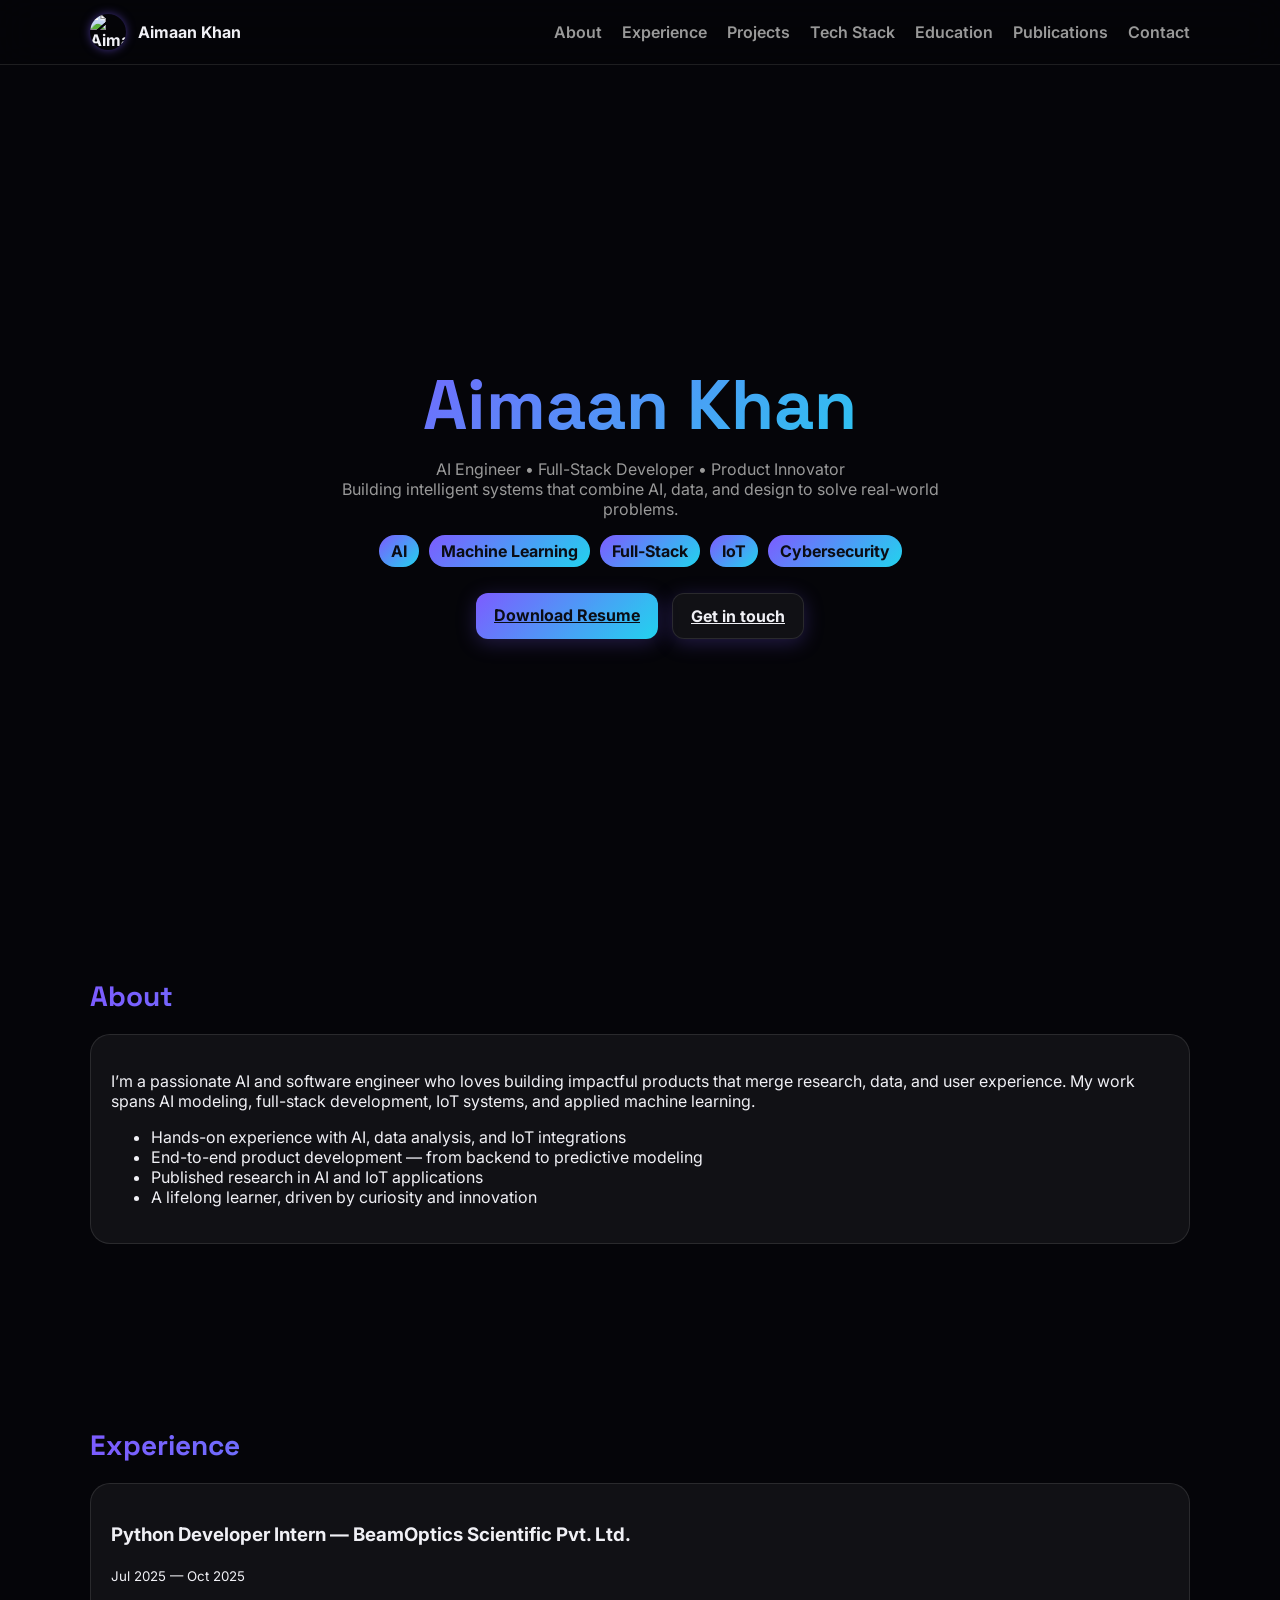
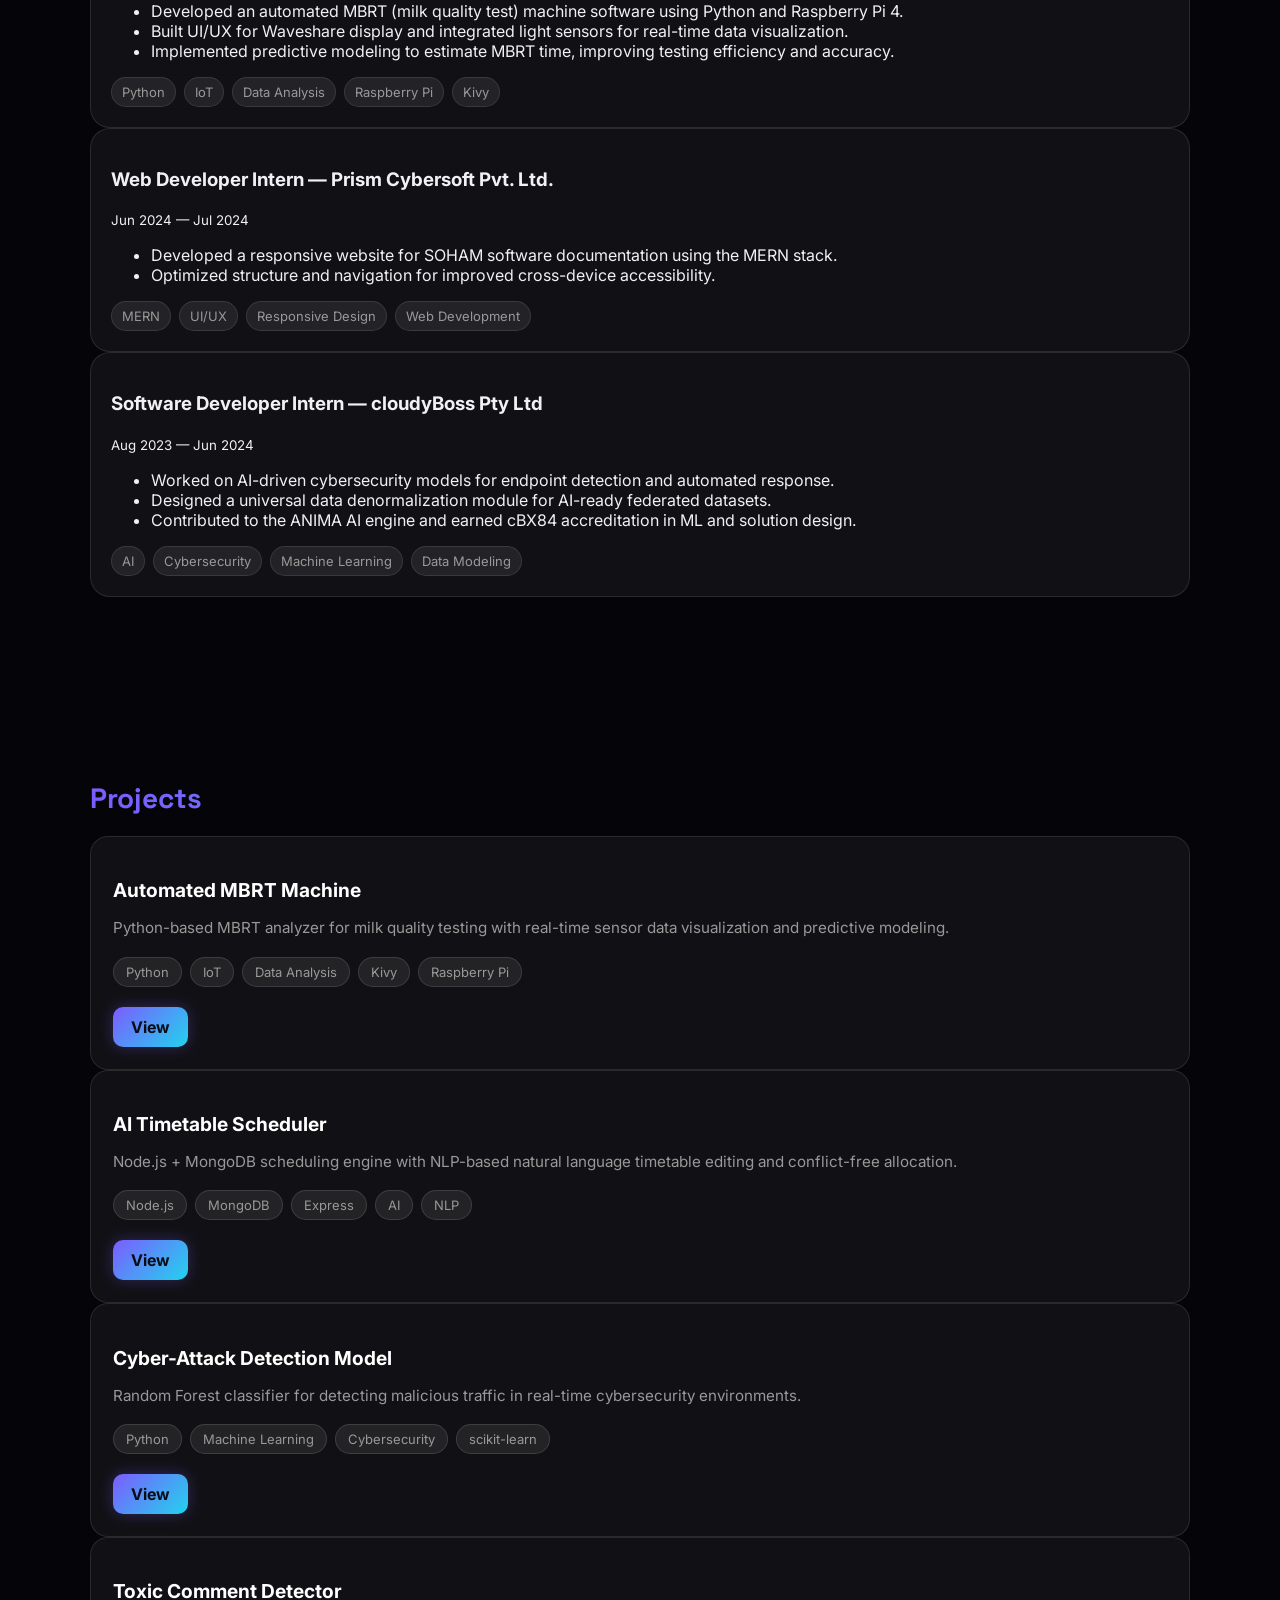
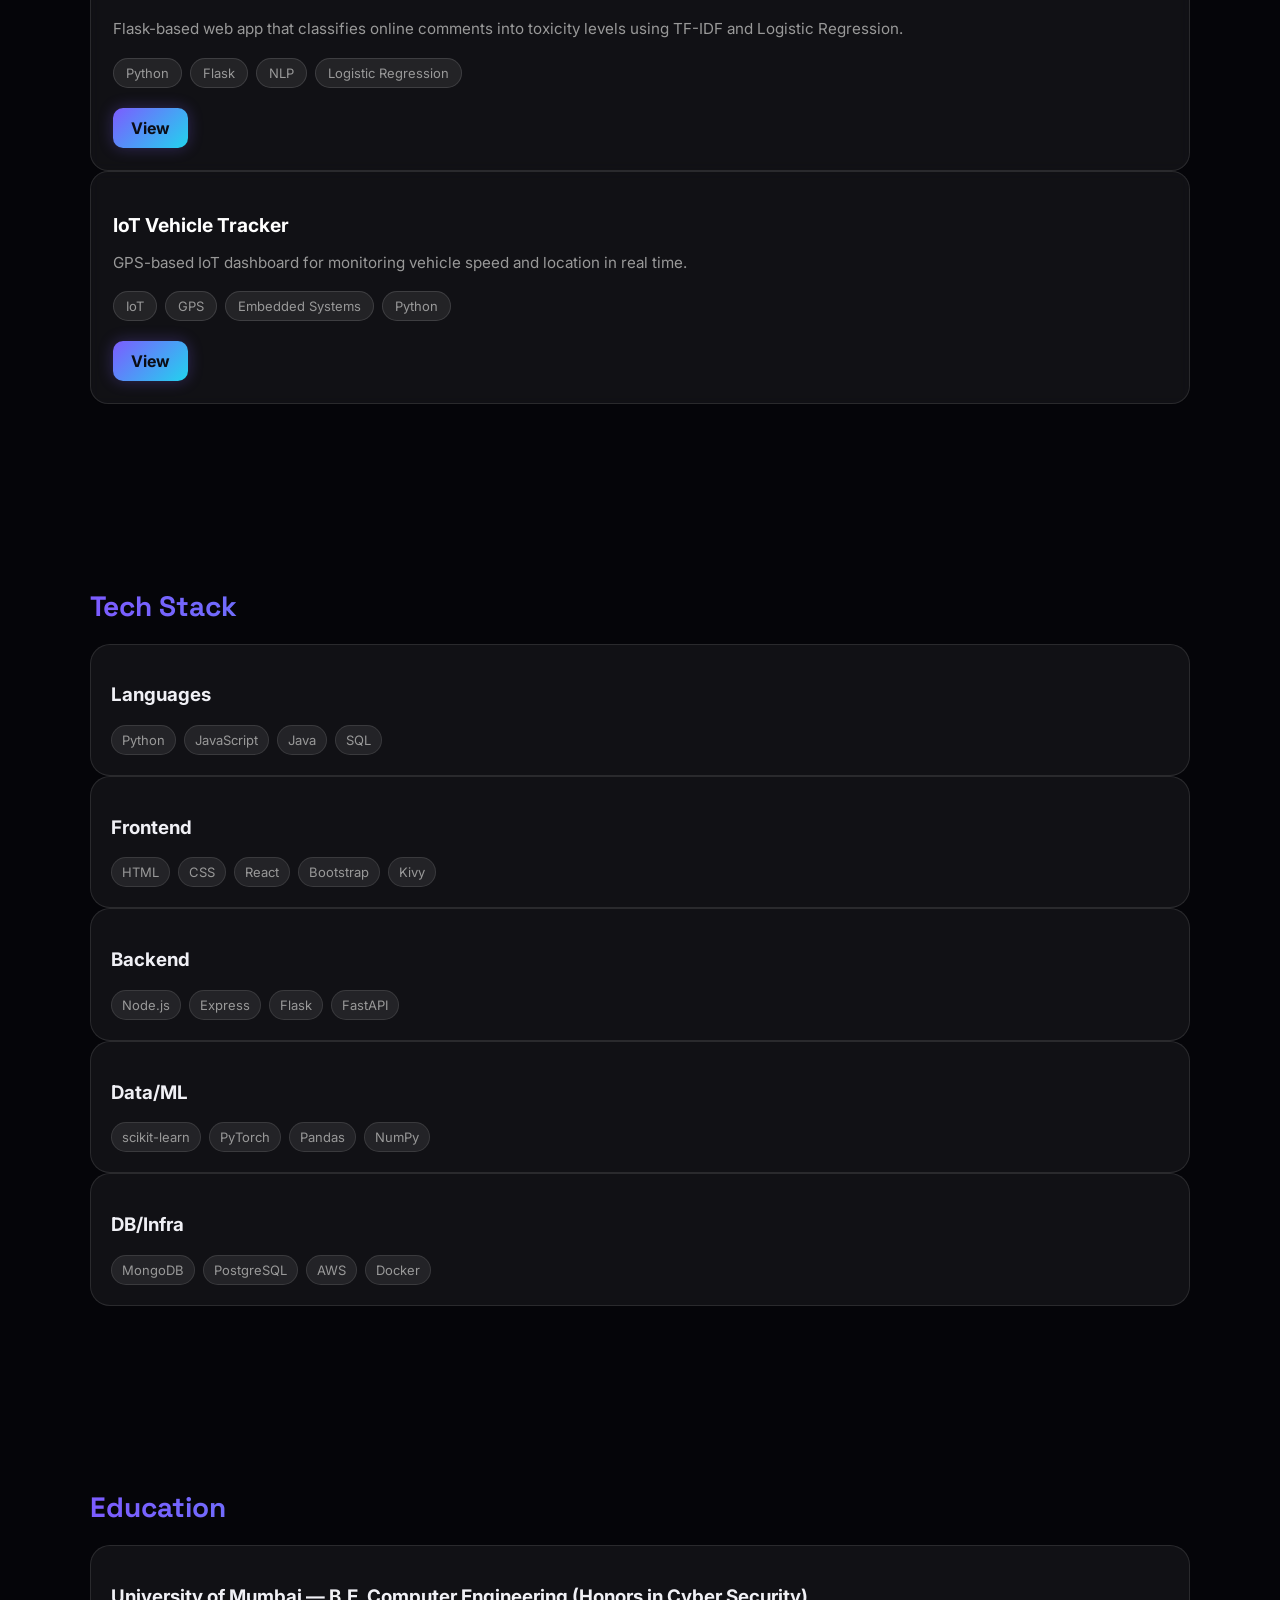
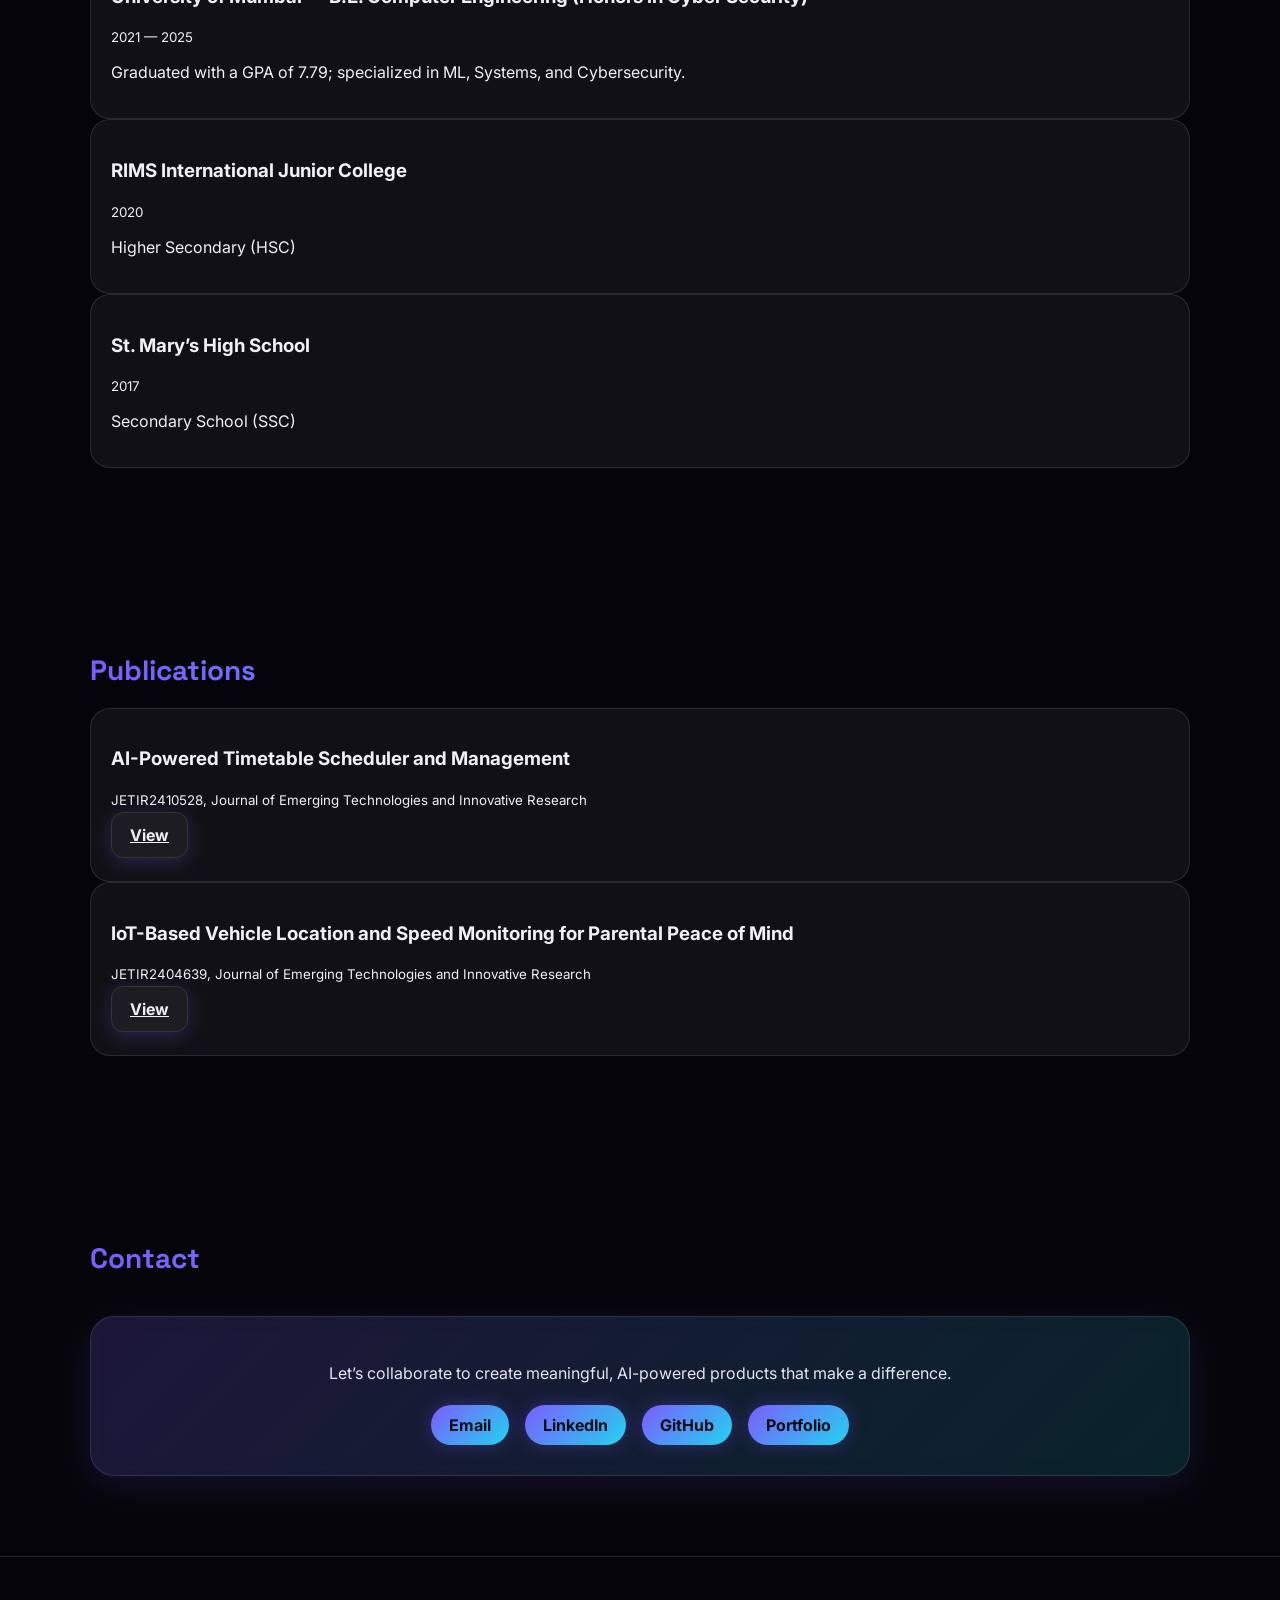
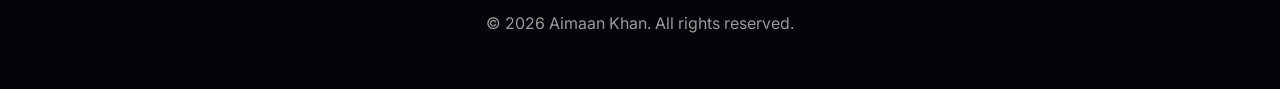
==== index.html @ 1c959e63 "Add files via upload" ====
<!DOCTYPE html>
<html lang="en">
<head>
  <meta charset="utf-8" />
  <meta name="viewport" content="width=device-width,initial-scale=1" />
  <title>Aimaan Khan — Portfolio</title>
  <meta name="description" content="AI Engineer & Full-Stack Developer Portfolio" />

  <!-- Fonts -->
  <link rel="preconnect" href="https://fonts.googleapis.com">
  <link href="https://fonts.googleapis.com/css2?family=Inter:wght@400;600;700;900&family=Space+Grotesk:wght@500;700&display=swap" rel="stylesheet">

  <!-- Styles -->
  <link rel="stylesheet" href="styles.css" />
  <link rel="icon" type="image/png" href="assets/profile.png" />
</head>

<body>
  <!-- ===== Header ===== -->
  <header class="site-header">
    <div class="wrap">
      <a class="brand" href="#">
        <img src="assets/profile.png" alt="Aimaan Khan Logo" class="brand-icon" />
        <span id="brand-name">Aimaan Khan</span>
      </a>
      <nav id="site-nav"><ul id="navList"></ul></nav>
    </div>
  </header>

  <!-- Background FX -->
  <div class="bg-orbs"></div>

  <!-- ===== Dynamic Content ===== -->
  <main id="content">
    <section id="hero" class="hero"></section>
    <div id="app"></div>
  </main>

  <!-- ===== Footer ===== -->
  <footer class="site-footer">
    <div class="wrap">
      <p>© <span id="year"></span> Aimaan Khan. All rights reserved.</p>
    </div>
  </footer>

  <script src="config.js"></script>
  <script src="app.js"></script>
</body>
</html>
---- styles.css ----
:root {
  --bg: #050509;
  --text: #f0f0f5;
  --muted: #999;
  --brand1: #7c5cff;
  --brand2: #22d3ee;
  --radius: 20px;
  --glass: rgba(255,255,255,0.05);
  --border: rgba(255,255,255,0.1);
  --maxw: 1100px;
}

html, body { margin: 0; font-family: 'Inter', sans-serif; background: var(--bg); color: var(--text); scroll-behavior: smooth; }

/* ===== Global Layout ===== */
.wrap { max-width: var(--maxw); margin: 0 auto; padding: 0 20px; }
.section { padding: 80px 0; }

/* ===== Header ===== */
.site-header {
  position: sticky; top: 0; z-index: 20;
  backdrop-filter: blur(20px);
  background: rgba(5,5,9,0.65);
  border-bottom: 1px solid var(--border);
}
.site-header .wrap { display: flex; align-items: center; justify-content: space-between; padding: 14px 0; }
.brand { display: flex; align-items: center; gap: 12px; text-decoration: none; color: var(--text); font-weight: 700; }
.brand-icon { width: 36px; height: 36px; border-radius: 50%; object-fit: cover; box-shadow: 0 0 10px rgba(124,92,255,0.5); }

#site-nav ul { list-style: none; display: flex; gap: 20px; margin: 0; padding: 0; }
#site-nav a { text-decoration: none; color: var(--muted); font-weight: 600; position: relative; }
#site-nav a::after {
  content: ""; position: absolute; left: 0; bottom: -5px; width: 0; height: 2px;
  background: linear-gradient(90deg, var(--brand1), var(--brand2)); transition: width 0.3s ease;
}
#site-nav a:hover::after, #site-nav a.active::after { width: 100%; }
#site-nav a.active { color: var(--text); }

/* ===== Hero ===== */
.hero {
  min-height: 90vh;
  display: grid;
  place-items: center;
  text-align: center;
  position: relative;
}
.hero h1 {
  font-family: 'Space Grotesk', sans-serif;
  font-size: clamp(40px, 6vw, 70px);
  background: linear-gradient(135deg, var(--brand1), var(--brand2));
  -webkit-background-clip: text; -webkit-text-fill-color: transparent;
  margin-bottom: 10px;
}
.hero p { color: var(--muted); max-width: 600px; margin: 0 auto; }
.hero .badges { display: flex; justify-content: center; gap: 10px; margin-top: 16px; flex-wrap: wrap; }
.hero .badge {
  background: linear-gradient(135deg, var(--brand1), var(--brand2));
  color: #0b0d15; font-weight: 700; padding: 6px 12px; border-radius: 999px;
}
.hero .hero-cta { margin-top: 26px; display: flex; justify-content: center; gap: 14px; }
.btn {
  border: none; font-weight: 700; padding: 12px 18px; border-radius: 12px;
  cursor: pointer; transition: all 0.3s ease; box-shadow: 0 4px 20px rgba(124,92,255,0.25);
}
.btn-primary { background: linear-gradient(135deg, var(--brand1), var(--brand2)); color: #0b0d15; }
.btn-ghost { background: var(--glass); color: var(--text); border: 1px solid var(--border); }
.btn:hover { transform: translateY(-2px); }

/* ===== Cards ===== */
.section-title {
  font-family: 'Space Grotesk', sans-serif;
  font-weight: 700; font-size: 28px;
  margin-bottom: 20px;
  background: linear-gradient(90deg, var(--brand1), var(--brand2));
  -webkit-background-clip: text; -webkit-text-fill-color: transparent;
}
.grid {
  display: grid; gap: 24px;
  grid-template-columns: repeat(auto-fit, minmax(280px, 1fr));
}
.card {
  background: var(--glass); border: 1px solid var(--border);
  border-radius: var(--radius); padding: 20px;
  transition: all 0.4s ease; position: relative; overflow: hidden;
}
.card::before {
  content: ""; position: absolute; inset: 0;
  background: linear-gradient(135deg, var(--brand1), var(--brand2));
  opacity: 0; transition: opacity 0.5s ease; z-index: -1;
}
.card:hover::before { opacity: 0.12; }
.card:hover { transform: translateY(-5px); box-shadow: 0 10px 30px rgba(124,92,255,0.2); }

.tag-row { margin-top: 10px; display: flex; flex-wrap: wrap; gap: 8px; }
.tag {
  background: rgba(255,255,255,0.08);
  border: 1px solid var(--border);
  padding: 6px 10px; border-radius: 999px; font-size: 13px; color: var(--muted);
}
.tag:hover {
  background: linear-gradient(135deg, var(--brand1), var(--brand2));
  color: #0b0d15;
}

/* ===== Background Orbs ===== */
.bg-orbs {
  position: fixed; inset: 0; z-index: -1; overflow: hidden;
}
.bg-orbs::before, .bg-orbs::after {
  content: ""; position: absolute; width: 700px; height: 700px; border-radius: 50%;
  filter: blur(180px); opacity: 0.3;
}
.bg-orbs::before {
  background: radial-gradient(circle, var(--brand1), transparent 70%);
  top: -200px; left: -150px;
  animation: float1 12s ease-in-out infinite alternate;
}
.bg-orbs::after {
  background: radial-gradient(circle, var(--brand2), transparent 70%);
  bottom: -200px; right: -150px;
  animation: float2 14s ease-in-out infinite alternate;
}
@keyframes float1 { from { transform: translate(0, 0); } to { transform: translate(80px, 60px); } }
@keyframes float2 { from { transform: translate(0, 0); } to { transform: translate(-60px, -80px); } }

/* ===== Footer ===== */
.site-footer { text-align: center; padding: 40px 0; color: var(--muted); border-top: 1px solid var(--border); }

/* Reveal Animation */
.reveal { opacity: 0; transform: translateY(20px); transition: all 0.8s ease; }
.reveal.in { opacity: 1; transform: translateY(0); }

/* === PROJECTS SECTION UPGRADE === */
.projects-grid {
  display: grid;
  grid-template-columns: repeat(auto-fit, minmax(300px, 1fr));
  gap: 28px;
  margin-top: 30px;
}

.project-card {
  background: rgba(255,255,255,0.05);
  border: 1px solid rgba(255,255,255,0.1);
  border-radius: 18px;
  padding: 22px;
  transition: all 0.4s ease;
  position: relative;
  overflow: hidden;
  backdrop-filter: blur(6px);
}
.project-card:hover {
  transform: translateY(-6px) scale(1.02);
  border-color: rgba(124,92,255,0.6);
  box-shadow: 0 0 30px rgba(124,92,255,0.25);
}
.project-card h3 {
  font-size: 1.2rem;
  margin-bottom: 10px;
  color: #fff;
}
.project-card p {
  color: var(--muted);
  line-height: 1.4;
  font-size: 0.95rem;
  margin-bottom: 18px;
}

.project-tags {
  display: flex;
  flex-wrap: wrap;
  gap: 8px;
  margin-bottom: 20px;
}
.project-tag {
  background: rgba(255,255,255,0.08);
  border: 1px solid rgba(255,255,255,0.12);
  border-radius: 999px;
  padding: 6px 12px;
  font-size: 13px;
  color: var(--muted);
  transition: all 0.3s ease;
}
.project-tag:hover {
  background: linear-gradient(135deg, var(--brand1), var(--brand2));
  color: #0b0d15;
}

.project-btn {
  display: inline-block;
  font-weight: 700;
  background: linear-gradient(135deg, var(--brand1), var(--brand2));
  color: #0b0d15;
  border-radius: 10px;
  padding: 10px 18px;
  text-decoration: none;
  transition: all 0.3s ease;
  box-shadow: 0 0 15px rgba(124,92,255,0.3);
}
.project-btn:hover {
  transform: translateY(-2px);
  box-shadow: 0 0 25px rgba(124,92,255,0.5);
}

/* === CONTACT SECTION UPGRADE === */
.contact-panel {
  background: linear-gradient(135deg, rgba(124,92,255,0.2), rgba(34,211,238,0.15));
  border: 1px solid rgba(255,255,255,0.1);
  border-radius: 24px;
  padding: 30px 20px;
  text-align: center;
  backdrop-filter: blur(12px);
  box-shadow: 0 10px 40px rgba(124,92,255,0.15);
  margin-top: 40px;
}
.contact-panel p {
  color: #e5e5f1;
  font-size: 1rem;
  margin-bottom: 22px;
}
.contact-links {
  display: flex;
  flex-wrap: wrap;
  justify-content: center;
  gap: 16px;
}
.contact-link {
  text-decoration: none;
  color: #0b0d15;
  font-weight: 700;
  background: linear-gradient(135deg, var(--brand1), var(--brand2));
  border-radius: 999px;
  padding: 10px 18px;
  transition: all 0.3s ease;
  box-shadow: 0 0 18px rgba(124,92,255,0.3);
}
.contact-link:hover {
  transform: translateY(-3px);
  box-shadow: 0 0 28px rgba(124,92,255,0.6);
}

/* === Subtle Floating Animation === */
@keyframes glowPulse {
  0% { box-shadow: 0 0 15px rgba(124,92,255,0.3); }
  50% { box-shadow: 0 0 25px rgba(124,92,255,0.5); }
  100% { box-shadow: 0 0 15px rgba(124,92,255,0.3); }
}
.project-btn:hover, .contact-link:hover {
  animation: glowPulse 1.8s infinite ease-in-out;
}
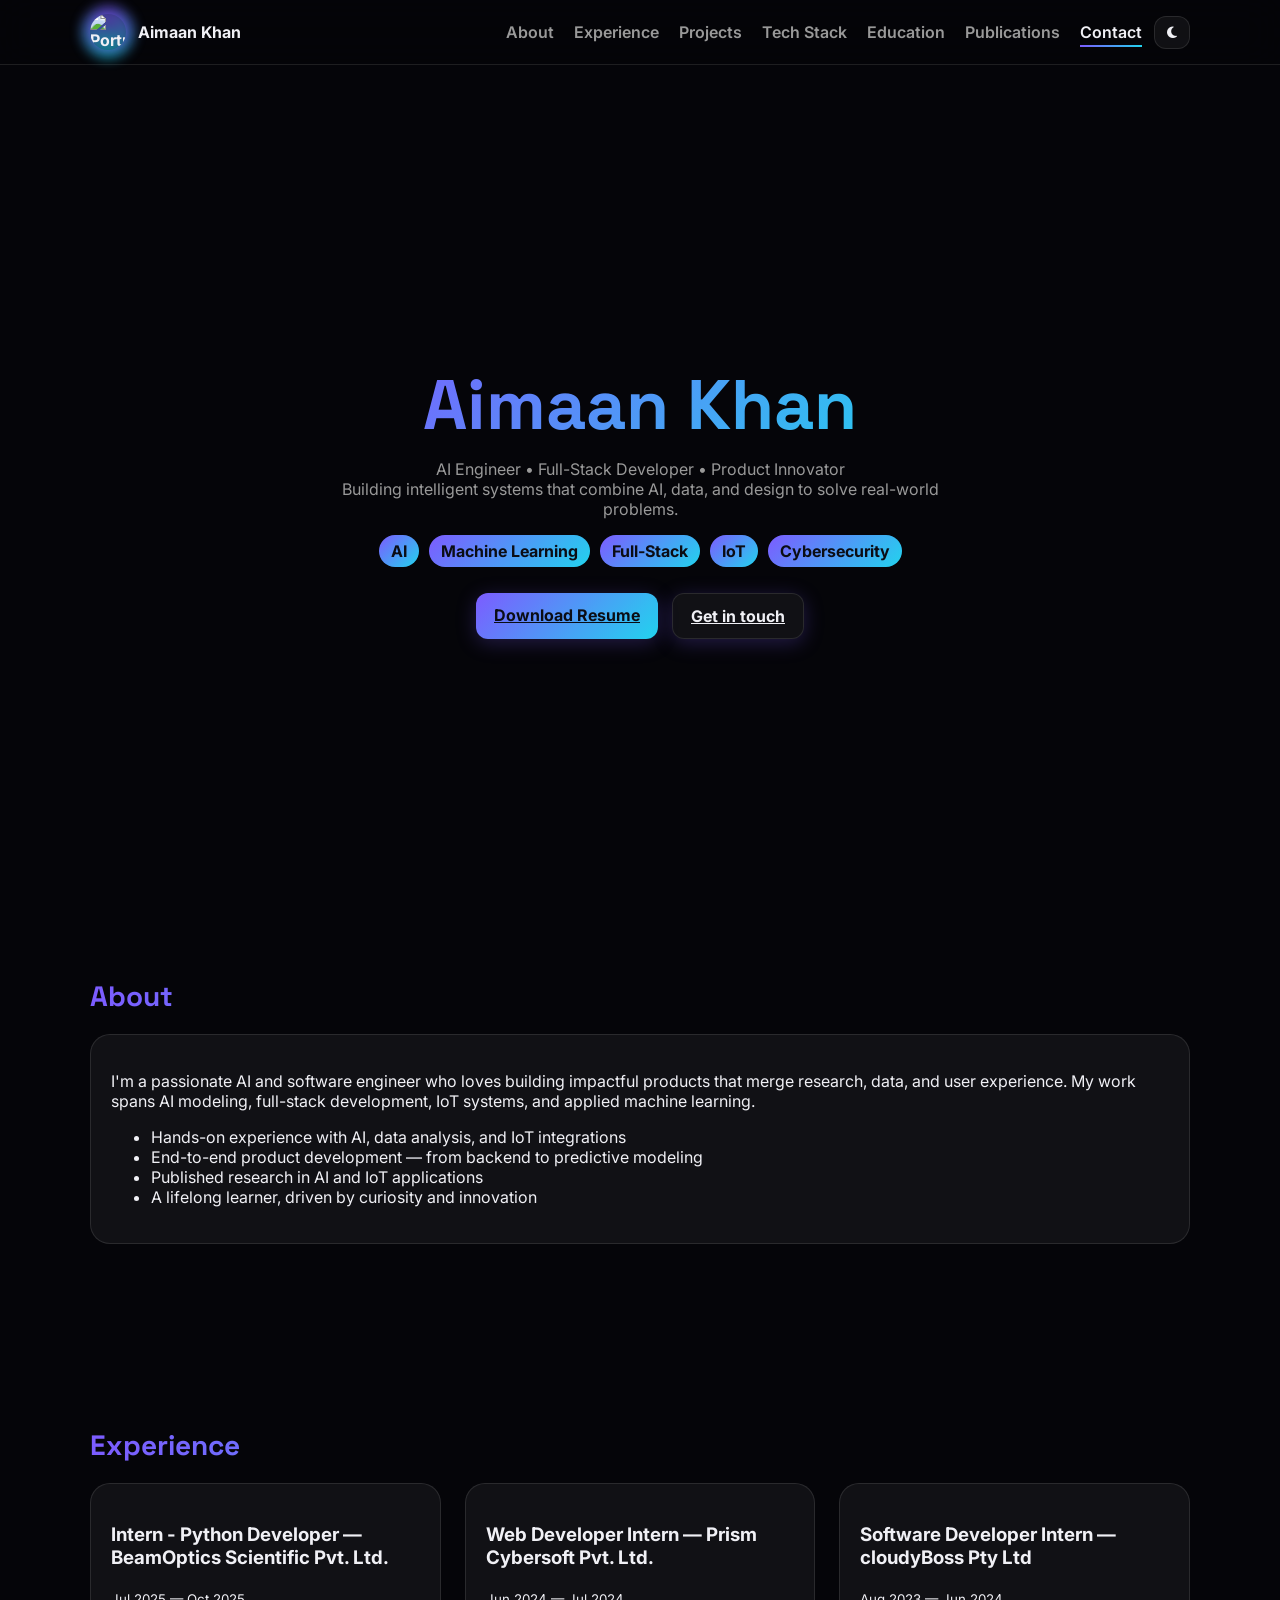
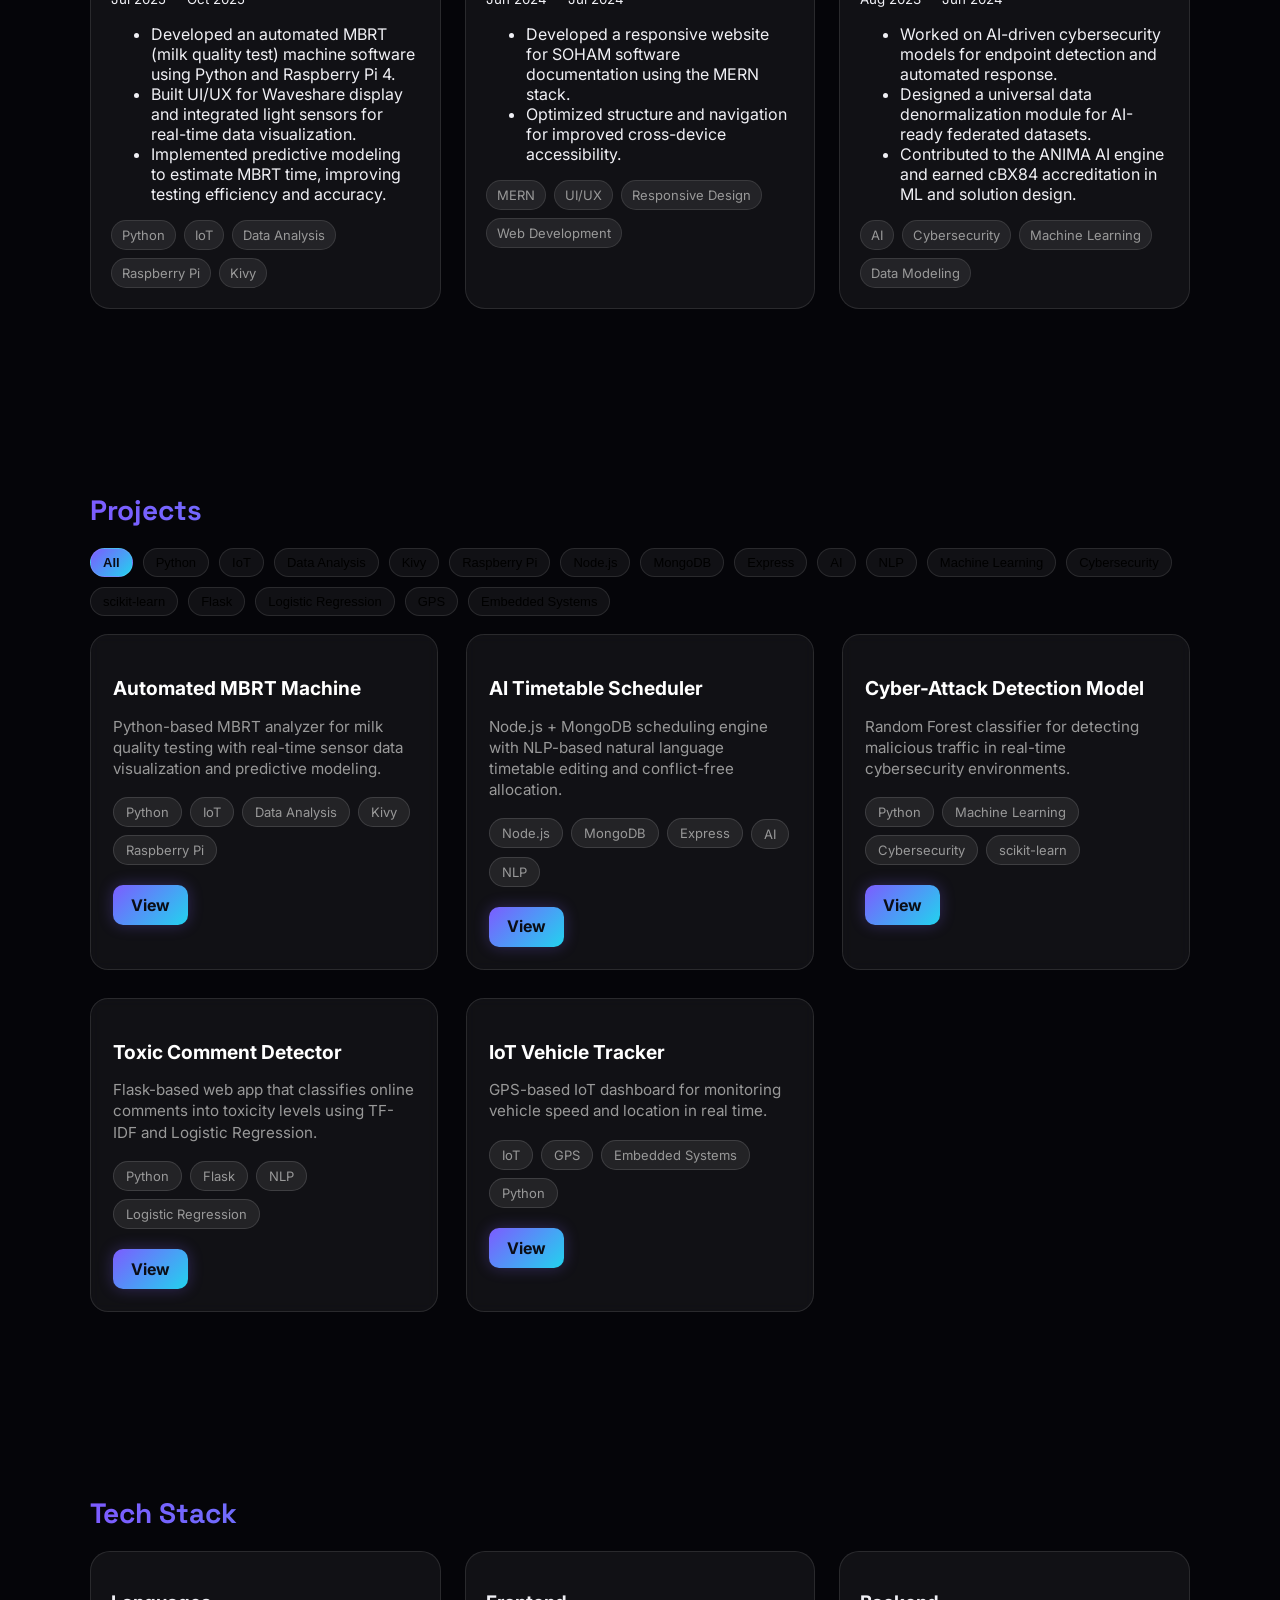
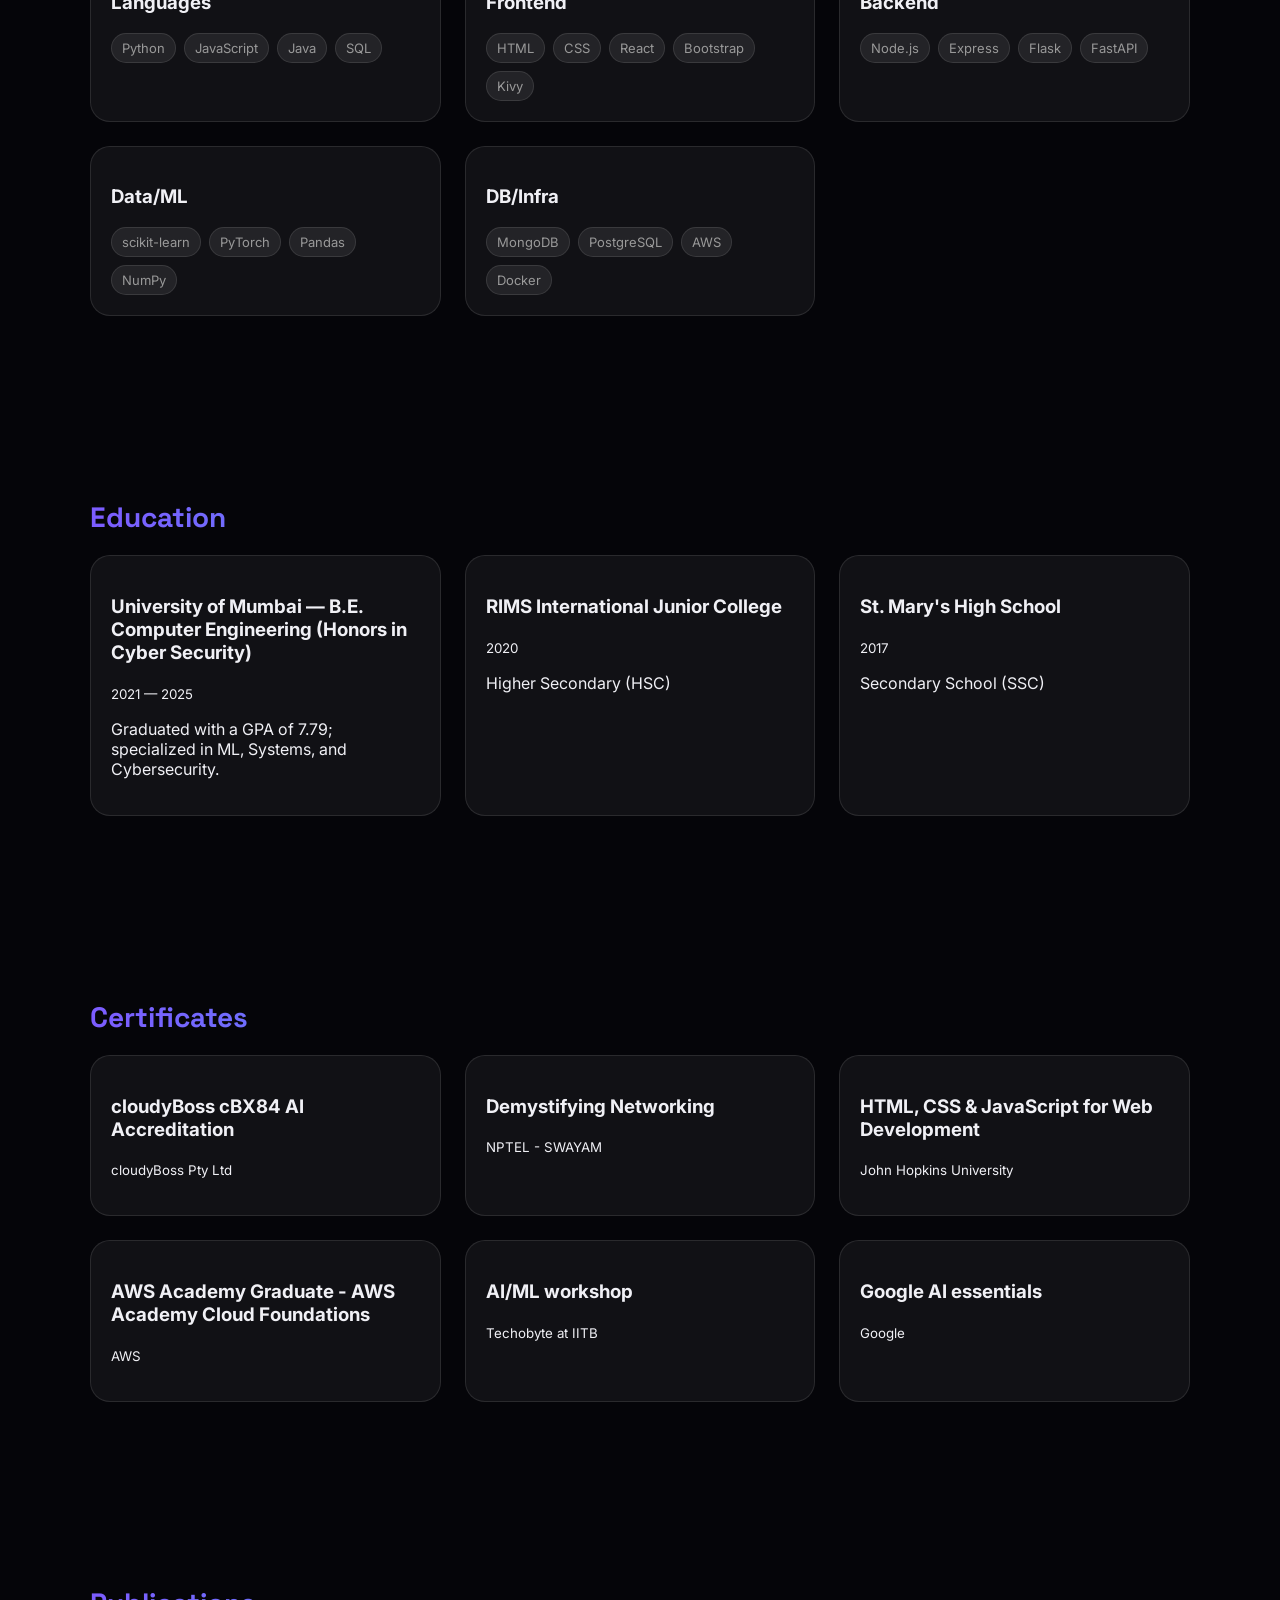
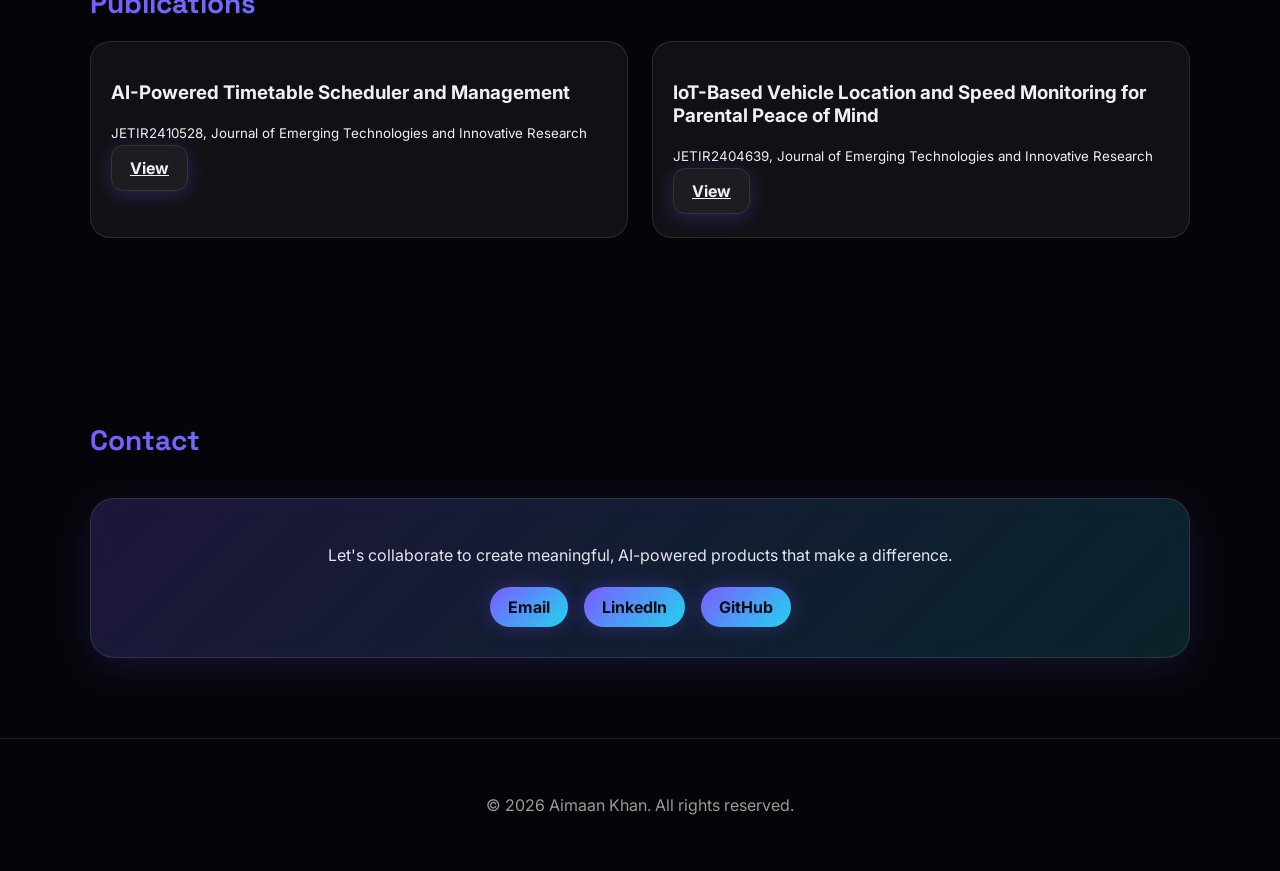
==== commit fd86b59d: "update" ====
--- a/index.html
+++ b/index.html
@@ -1,14 +1,31 @@
 <!DOCTYPE html>
-<html lang="en">
+<html lang="en" data-theme="dark">
 <head>
   <meta charset="utf-8" />
   <meta name="viewport" content="width=device-width,initial-scale=1" />
   <title>Aimaan Khan — Portfolio</title>
   <meta name="description" content="AI Engineer & Full-Stack Developer Portfolio" />
+  <!-- NEW: SEO -->
+  <meta name="keywords" content="Aimaan Khan, AI Engineer, Full-Stack Developer, Portfolio, ML, IoT" />
+  <meta name="author" content="Aimaan Khan" />
+  <!-- NEW: Open Graph -->
+  <meta property="og:type" content="website" />
+  <meta property="og:title" content="Aimaan Khan — AI Engineer & Full-Stack Developer" />
+  <meta property="og:description" content="Building intelligent systems that combine AI, data, and design." />
+  <meta property="og:image" content="assets/profile.png" />
+  <meta property="og:url" content="https://aimk937.github.io/Portfolio1.1" />
+  <!-- NEW: Twitter -->
+  <meta name="twitter:card" content="summary" />
+  <meta name="twitter:title" content="Aimaan Khan — AI Engineer & Full-Stack Developer" />
+  <meta name="twitter:description" content="Building intelligent systems that combine AI, data, and design." />
+  <meta name="twitter:image" content="assets/profile.png" />
+  <meta name="theme-color" content="#050509" />
 
   <!-- Fonts -->
   <link rel="preconnect" href="https://fonts.googleapis.com">
   <link href="https://fonts.googleapis.com/css2?family=Inter:wght@400;600;700;900&family=Space+Grotesk:wght@500;700&display=swap" rel="stylesheet">
+  <!-- Icons (optional for tech tags) -->
+  <link rel="stylesheet" href="https://cdnjs.cloudflare.com/ajax/libs/font-awesome/6.5.0/css/all.min.css">
 
   <!-- Styles -->
   <link rel="stylesheet" href="styles.css" />
@@ -17,18 +34,39 @@
 
 <body>
   <!-- ===== Header ===== -->
-  <header class="site-header">
+  <header class="site-header" role="banner">
     <div class="wrap">
-      <a class="brand" href="#">
-        <img src="assets/profile.png" alt="Aimaan Khan Logo" class="brand-icon" />
+      <a class="brand" href="#" aria-label="Home">
+        <span class="brand-avatar">
+          <img src="assets/profile.png" alt="Portrait of Aimaan Khan" class="brand-icon" />
+          <span class="avatar-ring" aria-hidden="true"></span>
+        </span>
         <span id="brand-name">Aimaan Khan</span>
       </a>
-      <nav id="site-nav"><ul id="navList"></ul></nav>
+
+      <nav id="site-nav" aria-label="Primary">
+        <ul id="navList"></ul>
+      </nav>
+
+      <!-- NEW: Theme Toggle -->
+      <button id="themeToggle" class="theme-toggle" aria-label="Toggle color theme" title="Toggle theme">
+        <i class="fa-solid fa-moon"></i>
+      </button>
+
+      <!-- NEW: Mobile Menu Toggle -->
+      <button id="menuToggle" class="menu-toggle" aria-label="Open menu" aria-controls="mobileNav" aria-expanded="false">
+        <span class="bar"></span><span class="bar"></span><span class="bar"></span>
+      </button>
     </div>
+
+    <!-- NEW: Mobile Nav container -->
+    <nav id="mobileNav" class="mobile-nav" aria-label="Mobile">
+      <ul id="mobileNavList"></ul>
+    </nav>
   </header>
 
   <!-- Background FX -->
-  <div class="bg-orbs"></div>
+  <div class="bg-orbs" aria-hidden="true"></div>
 
   <!-- ===== Dynamic Content ===== -->
   <main id="content">
@@ -37,13 +75,16 @@
   </main>
 
   <!-- ===== Footer ===== -->
-  <footer class="site-footer">
+  <footer class="site-footer" role="contentinfo">
     <div class="wrap">
       <p>© <span id="year"></span> Aimaan Khan. All rights reserved.</p>
     </div>
   </footer>
 
-  <script src="config.js"></script>
-  <script src="app.js"></script>
+  <noscript>This site requires JavaScript to render sections.</noscript>
+
+  <!-- Scripts (deferred for performance) -->
+  <script src="config.js" defer></script>
+  <script src="app.js" defer></script>
 </body>
 </html>
--- a/styles.css
+++ b/styles.css
@@ -10,22 +10,54 @@
   --maxw: 1100px;
 }
 
+/* THEME: Light overrides */
+html[data-theme="light"] {
+  --bg: #ffffff;
+  --text: #0c0c16;
+  --muted: #555;
+  --glass: rgba(0,0,0,0.04);
+  --border: rgba(0,0,0,0.12);
+}
+
 html, body { margin: 0; font-family: 'Inter', sans-serif; background: var(--bg); color: var(--text); scroll-behavior: smooth; }
 
 /* ===== Global Layout ===== */
 .wrap { max-width: var(--maxw); margin: 0 auto; padding: 0 20px; }
 .section { padding: 80px 0; }
 
+/* ACCESSIBILITY: Focus styles */
+:where(a, button, [role="button"], .btn):focus-visible {
+  outline: 3px solid var(--brand2);
+  outline-offset: 3px;
+  border-radius: 12px;
+}
+
 /* ===== Header ===== */
 .site-header {
-  position: sticky; top: 0; z-index: 20;
+  position: sticky; top: 0; z-index: 50;
   backdrop-filter: blur(20px);
   background: rgba(5,5,9,0.65);
   border-bottom: 1px solid var(--border);
 }
-.site-header .wrap { display: flex; align-items: center; justify-content: space-between; padding: 14px 0; }
-.brand { display: flex; align-items: center; gap: 12px; text-decoration: none; color: var(--text); font-weight: 700; }
+html[data-theme="light"] .site-header { background: rgba(255,255,255,0.8); }
+
+.site-header .wrap {
+  display: grid;
+  grid-template-columns: 1fr auto auto;
+  align-items: center; gap: 12px;
+  padding: 14px 0;
+}
+.brand { display: inline-flex; align-items: center; gap: 12px; text-decoration: none; color: var(--text); font-weight: 700; }
+
+/* Avatar + ring */
+.brand-avatar { position: relative; display: inline-grid; place-items: center; }
 .brand-icon { width: 36px; height: 36px; border-radius: 50%; object-fit: cover; box-shadow: 0 0 10px rgba(124,92,255,0.5); }
+.avatar-ring {
+  position: absolute; width: 54px; height: 54px; border-radius: 999px;
+  background: conic-gradient(from 0deg, var(--brand1), var(--brand2), var(--brand1));
+  filter: blur(6px); opacity: 0.6; z-index: -1; animation: ringSpin 8s linear infinite;
+}
+@keyframes ringSpin { to { transform: rotate(360deg); } }
 
 #site-nav ul { list-style: none; display: flex; gap: 20px; margin: 0; padding: 0; }
 #site-nav a { text-decoration: none; color: var(--muted); font-weight: 600; position: relative; }
@@ -36,14 +68,43 @@
 #site-nav a:hover::after, #site-nav a.active::after { width: 100%; }
 #site-nav a.active { color: var(--text); }
 
+/* Theme toggle */
+.theme-toggle {
+  border: 1px solid var(--border);
+  background: var(--glass);
+  color: var(--text);
+  border-radius: 12px;
+  padding: 8px 12px;
+  cursor: pointer;
+}
+
+/* Mobile menu button */
+.menu-toggle {
+  display: none;
+  border: 1px solid var(--border);
+  background: var(--glass);
+  border-radius: 12px;
+  padding: 8px; width: 44px; height: 40px;
+}
+.menu-toggle .bar { display:block; width: 22px; height: 2px; background: var(--text); margin: 5px auto; border-radius: 2px; }
+
+.mobile-nav {
+  display: none;
+  position: absolute; left: 0; right: 0; top: 64px;
+  background: var(--bg);
+  border-bottom: 1px solid var(--border);
+  padding: 10px 0;
+}
+.mobile-nav.open { display: block; }
+.mobile-nav ul { list-style: none; margin: 0; padding: 10px 20px; display: grid; gap: 10px; }
+.mobile-nav a { color: var(--text); text-decoration: none; font-weight: 600; }
+
 /* ===== Hero ===== */
 .hero {
   min-height: 90vh;
-  display: grid;
-  place-items: center;
-  text-align: center;
-  position: relative;
-}
+  display: grid; place-items: center; text-align: center; position: relative;
+}
+@media (max-width: 640px) { .hero { min-height: 70vh; } }
 .hero h1 {
   font-family: 'Space Grotesk', sans-serif;
   font-size: clamp(40px, 6vw, 70px);
@@ -56,8 +117,12 @@
 .hero .badge {
   background: linear-gradient(135deg, var(--brand1), var(--brand2));
   color: #0b0d15; font-weight: 700; padding: 6px 12px; border-radius: 999px;
-}
-.hero .hero-cta { margin-top: 26px; display: flex; justify-content: center; gap: 14px; }
+  animation: floatBadge 4s ease-in-out infinite;
+}
+@keyframes floatBadge {
+  0% { transform: translateY(0); } 50% { transform: translateY(-3px); } 100% { transform: translateY(0); }
+}
+.hero .hero-cta { margin-top: 26px; display: flex; justify-content: center; gap: 14px; flex-wrap: wrap; }
 .btn {
   border: none; font-weight: 700; padding: 12px 18px; border-radius: 12px;
   cursor: pointer; transition: all 0.3s ease; box-shadow: 0 4px 20px rgba(124,92,255,0.25);
@@ -66,7 +131,7 @@
 .btn-ghost { background: var(--glass); color: var(--text); border: 1px solid var(--border); }
 .btn:hover { transform: translateY(-2px); }
 
-/* ===== Cards ===== */
+/* ===== Cards & Grid ===== */
 .section-title {
   font-family: 'Space Grotesk', sans-serif;
   font-weight: 700; font-size: 28px;
@@ -131,11 +196,26 @@
 .reveal.in { opacity: 1; transform: translateY(0); }
 
 /* === PROJECTS SECTION UPGRADE === */
+.projects-controls {
+  display: flex; flex-wrap: wrap; gap: 10px; margin: 12px 0 18px 0;
+}
+.filter-chip {
+  border: 1px solid var(--border);
+  background: var(--glass);
+  padding: 6px 12px;
+  border-radius: 999px;
+  font-size: 13px; cursor: pointer;
+}
+.filter-chip.active {
+  background: linear-gradient(135deg, var(--brand1), var(--brand2));
+  color: #0b0d15; font-weight: 800;
+}
+
 .projects-grid {
   display: grid;
   grid-template-columns: repeat(auto-fit, minmax(300px, 1fr));
   gap: 28px;
-  margin-top: 30px;
+  margin-top: 10px;
 }
 
 .project-card {
@@ -148,36 +228,21 @@
   overflow: hidden;
   backdrop-filter: blur(6px);
 }
+html[data-theme="light"] .project-card { background: rgba(0,0,0,0.03); border-color: rgba(0,0,0,0.12); }
 .project-card:hover {
   transform: translateY(-6px) scale(1.02);
   border-color: rgba(124,92,255,0.6);
   box-shadow: 0 0 30px rgba(124,92,255,0.25);
 }
-.project-card h3 {
-  font-size: 1.2rem;
-  margin-bottom: 10px;
-  color: #fff;
-}
-.project-card p {
-  color: var(--muted);
-  line-height: 1.4;
-  font-size: 0.95rem;
-  margin-bottom: 18px;
-}
-
-.project-tags {
-  display: flex;
-  flex-wrap: wrap;
-  gap: 8px;
-  margin-bottom: 20px;
-}
+.project-card h3 { font-size: 1.2rem; margin-bottom: 10px; color: #fff; }
+html[data-theme="light"] .project-card h3 { color: #0c0c16; }
+.project-card p { color: var(--muted); line-height: 1.4; font-size: 0.95rem; margin-bottom: 18px; }
+
+.project-tags { display: flex; flex-wrap: wrap; gap: 8px; margin-bottom: 20px; }
 .project-tag {
   background: rgba(255,255,255,0.08);
   border: 1px solid rgba(255,255,255,0.12);
-  border-radius: 999px;
-  padding: 6px 12px;
-  font-size: 13px;
-  color: var(--muted);
+  border-radius: 999px; padding: 6px 12px; font-size: 13px; color: var(--muted);
   transition: all 0.3s ease;
 }
 .project-tag:hover {
@@ -186,64 +251,32 @@
 }
 
 .project-btn {
-  display: inline-block;
-  font-weight: 700;
-  background: linear-gradient(135deg, var(--brand1), var(--brand2));
-  color: #0b0d15;
-  border-radius: 10px;
-  padding: 10px 18px;
-  text-decoration: none;
-  transition: all 0.3s ease;
-  box-shadow: 0 0 15px rgba(124,92,255,0.3);
-}
-.project-btn:hover {
-  transform: translateY(-2px);
-  box-shadow: 0 0 25px rgba(124,92,255,0.5);
-}
+  display: inline-block; font-weight: 700;
+  background: linear-gradient(135deg, var(--brand1), var(--brand2));
+  color: #0b0d15; border-radius: 10px; padding: 10px 18px; text-decoration: none;
+  transition: all 0.3s ease; box-shadow: 0 0 15px rgba(124,92,255,0.3);
+}
+.project-btn:hover { transform: translateY(-2px); box-shadow: 0 0 25px rgba(124,92,255,0.5); }
 
 /* === CONTACT SECTION UPGRADE === */
 .contact-panel {
   background: linear-gradient(135deg, rgba(124,92,255,0.2), rgba(34,211,238,0.15));
   border: 1px solid rgba(255,255,255,0.1);
-  border-radius: 24px;
-  padding: 30px 20px;
-  text-align: center;
-  backdrop-filter: blur(12px);
-  box-shadow: 0 10px 40px rgba(124,92,255,0.15);
-  margin-top: 40px;
-}
-.contact-panel p {
-  color: #e5e5f1;
-  font-size: 1rem;
-  margin-bottom: 22px;
-}
-.contact-links {
-  display: flex;
-  flex-wrap: wrap;
-  justify-content: center;
-  gap: 16px;
-}
+  border-radius: 24px; padding: 30px 20px; text-align: center;
+  backdrop-filter: blur(12px); box-shadow: 0 10px 40px rgba(124,92,255,0.15); margin-top: 40px;
+}
+.contact-panel p { color: #e5e5f1; font-size: 1rem; margin-bottom: 22px; }
+html[data-theme="light"] .contact-panel p { color: #0c0c16; }
+.contact-links { display: flex; flex-wrap: wrap; justify-content: center; gap: 16px; }
 .contact-link {
-  text-decoration: none;
-  color: #0b0d15;
-  font-weight: 700;
-  background: linear-gradient(135deg, var(--brand1), var(--brand2));
-  border-radius: 999px;
-  padding: 10px 18px;
-  transition: all 0.3s ease;
-  box-shadow: 0 0 18px rgba(124,92,255,0.3);
-}
-.contact-link:hover {
-  transform: translateY(-3px);
-  box-shadow: 0 0 28px rgba(124,92,255,0.6);
-}
-
-/* === Subtle Floating Animation === */
-@keyframes glowPulse {
-  0% { box-shadow: 0 0 15px rgba(124,92,255,0.3); }
-  50% { box-shadow: 0 0 25px rgba(124,92,255,0.5); }
-  100% { box-shadow: 0 0 15px rgba(124,92,255,0.3); }
-}
-.project-btn:hover, .contact-link:hover {
-  animation: glowPulse 1.8s infinite ease-in-out;
+  text-decoration: none; color: #0b0d15; font-weight: 700;
+  background: linear-gradient(135deg, var(--brand1), var(--brand2));
+  border-radius: 999px; padding: 10px 18px; transition: all 0.3s ease; box-shadow: 0 0 18px rgba(124,92,255,0.3);
+}
+.contact-link:hover { transform: translateY(-3px); box-shadow: 0 0 28px rgba(124,92,255,0.6); }
+
+/* === Small screens === */
+@media (max-width: 900px) {
+  #site-nav { display: none; }
+  .menu-toggle { display: inline-block; }
 }
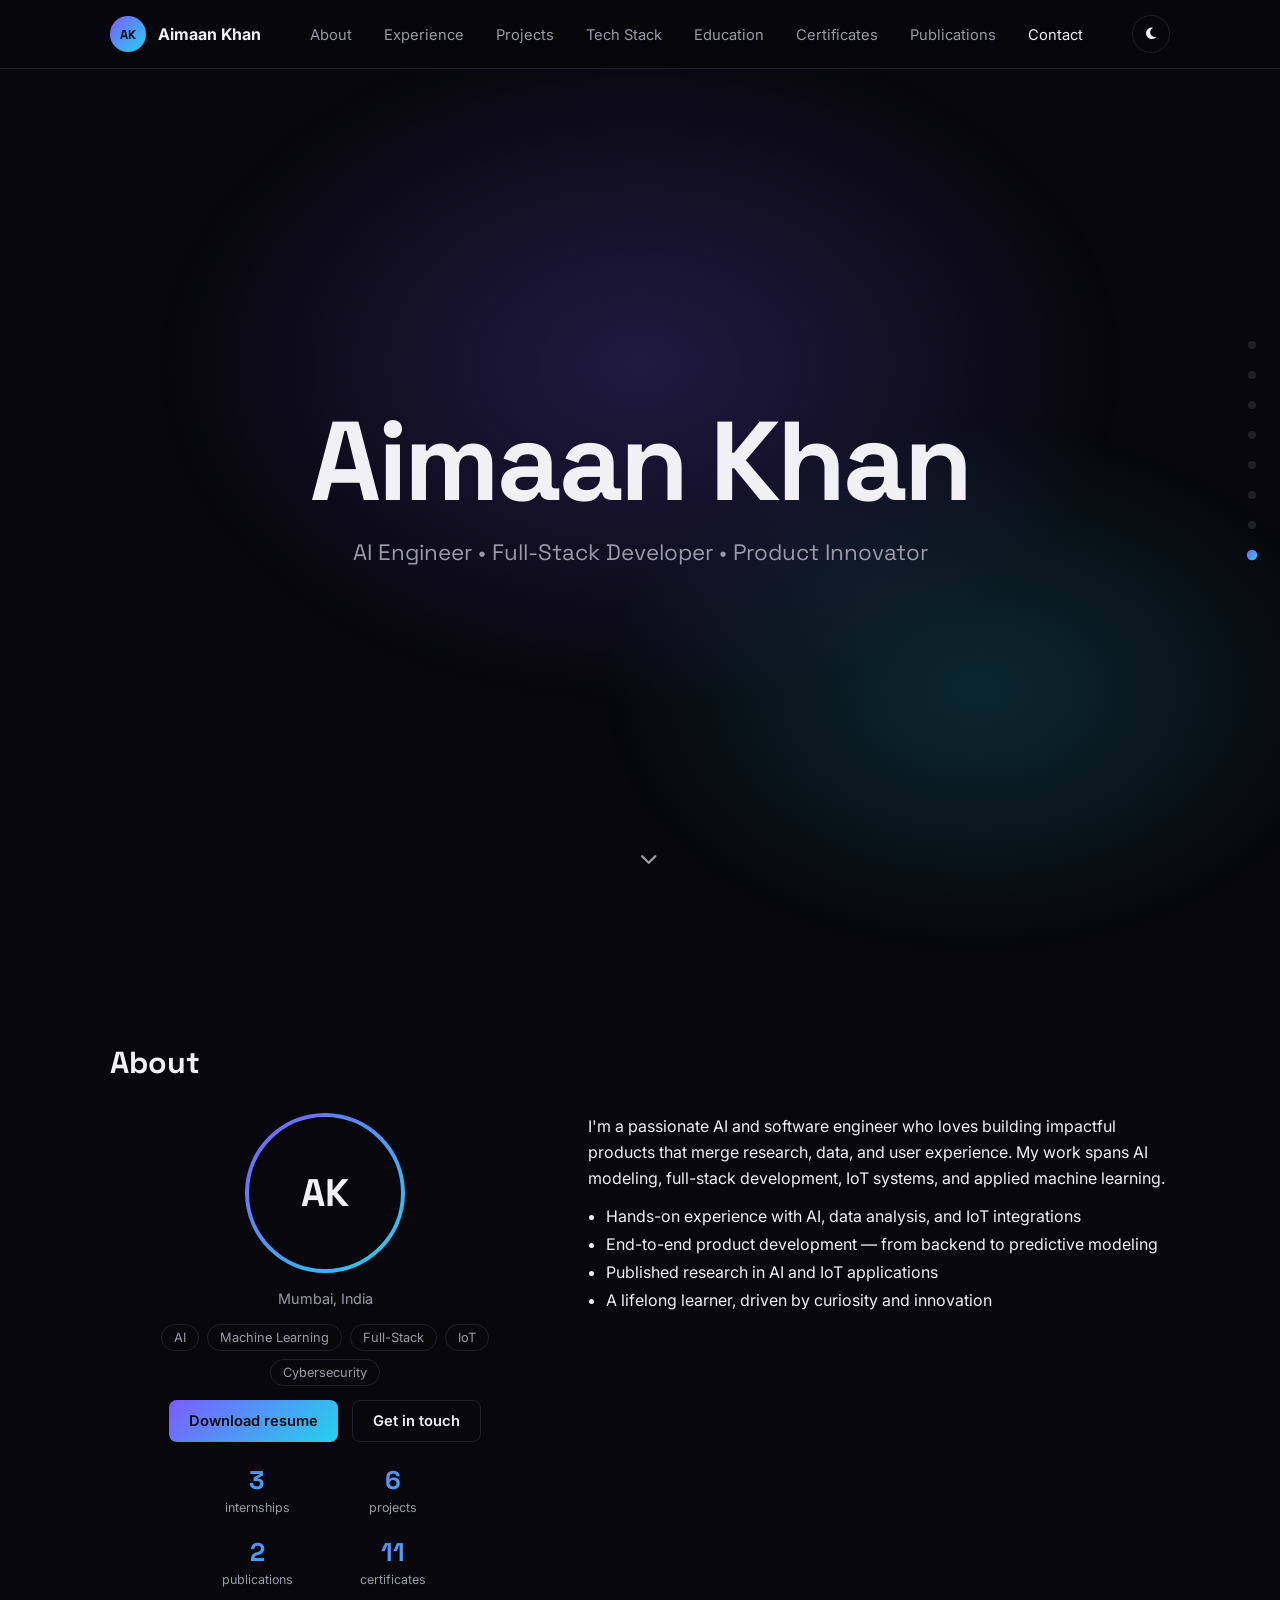
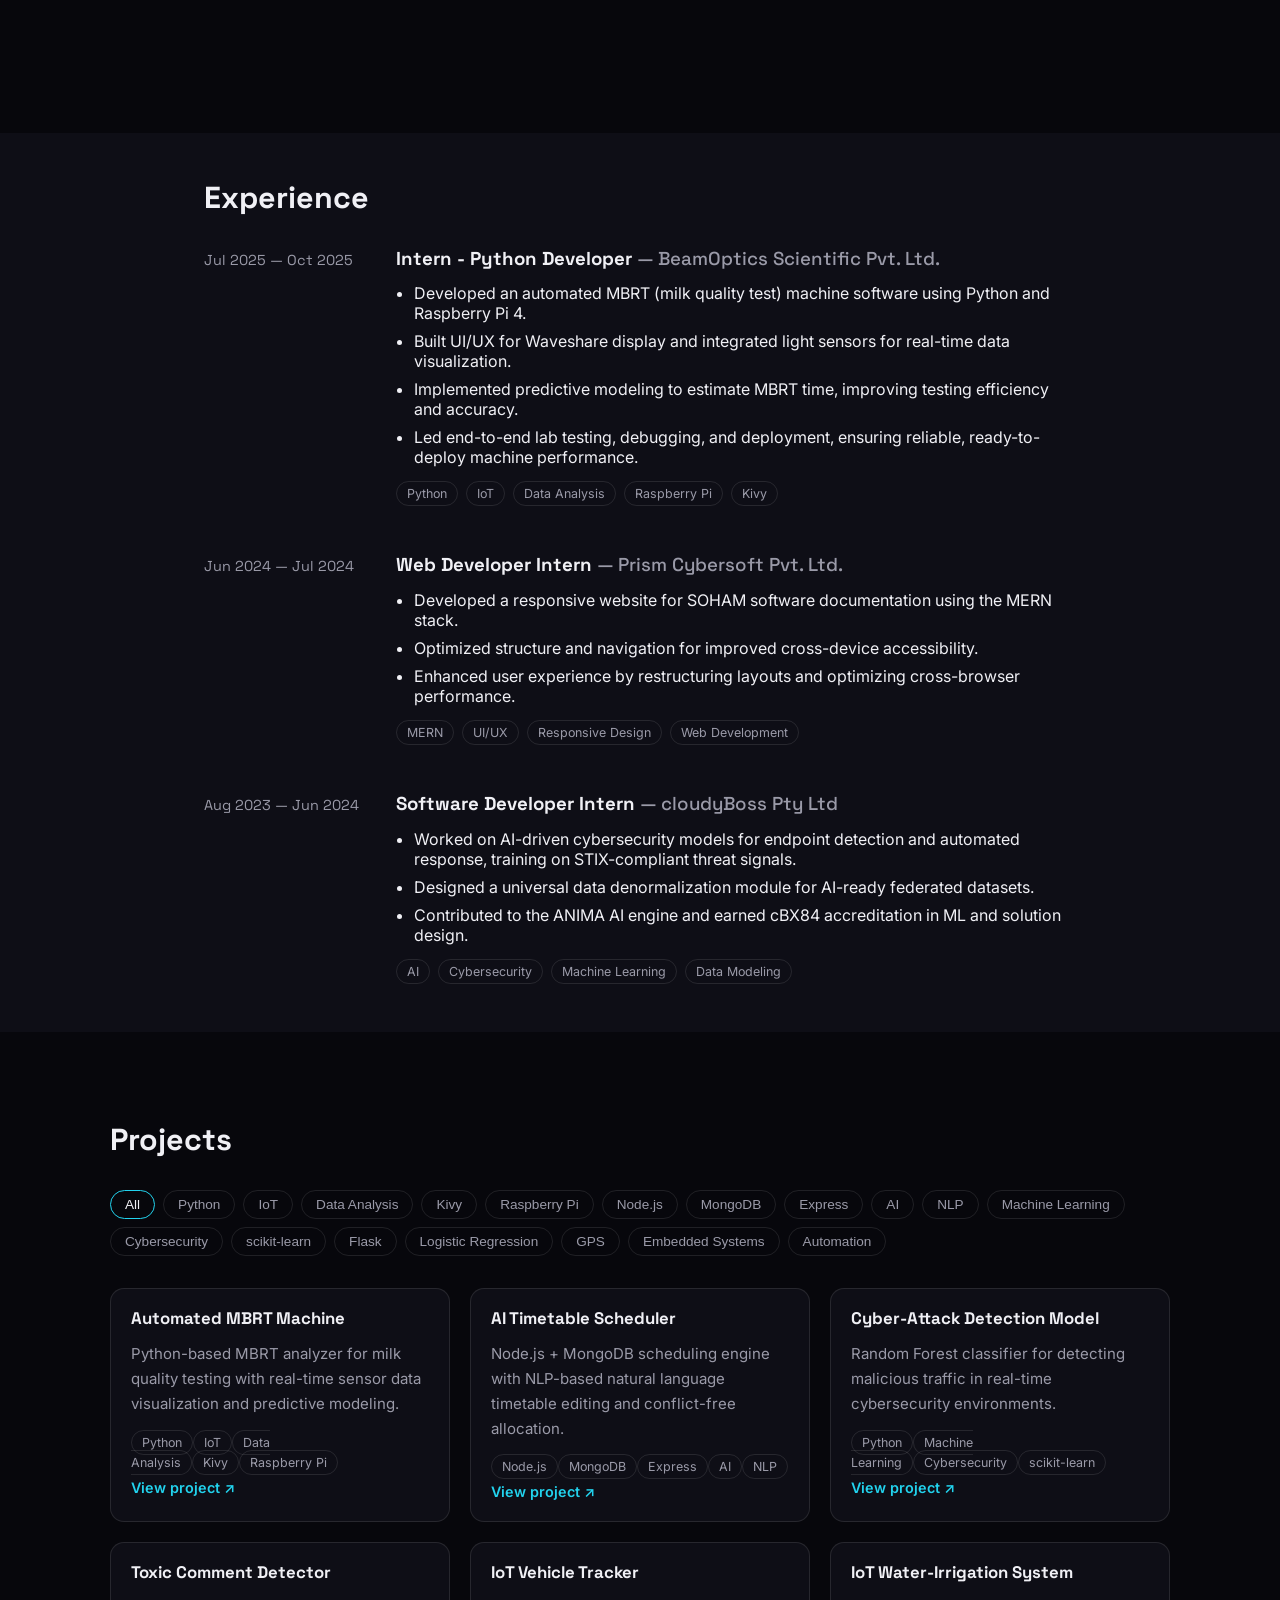
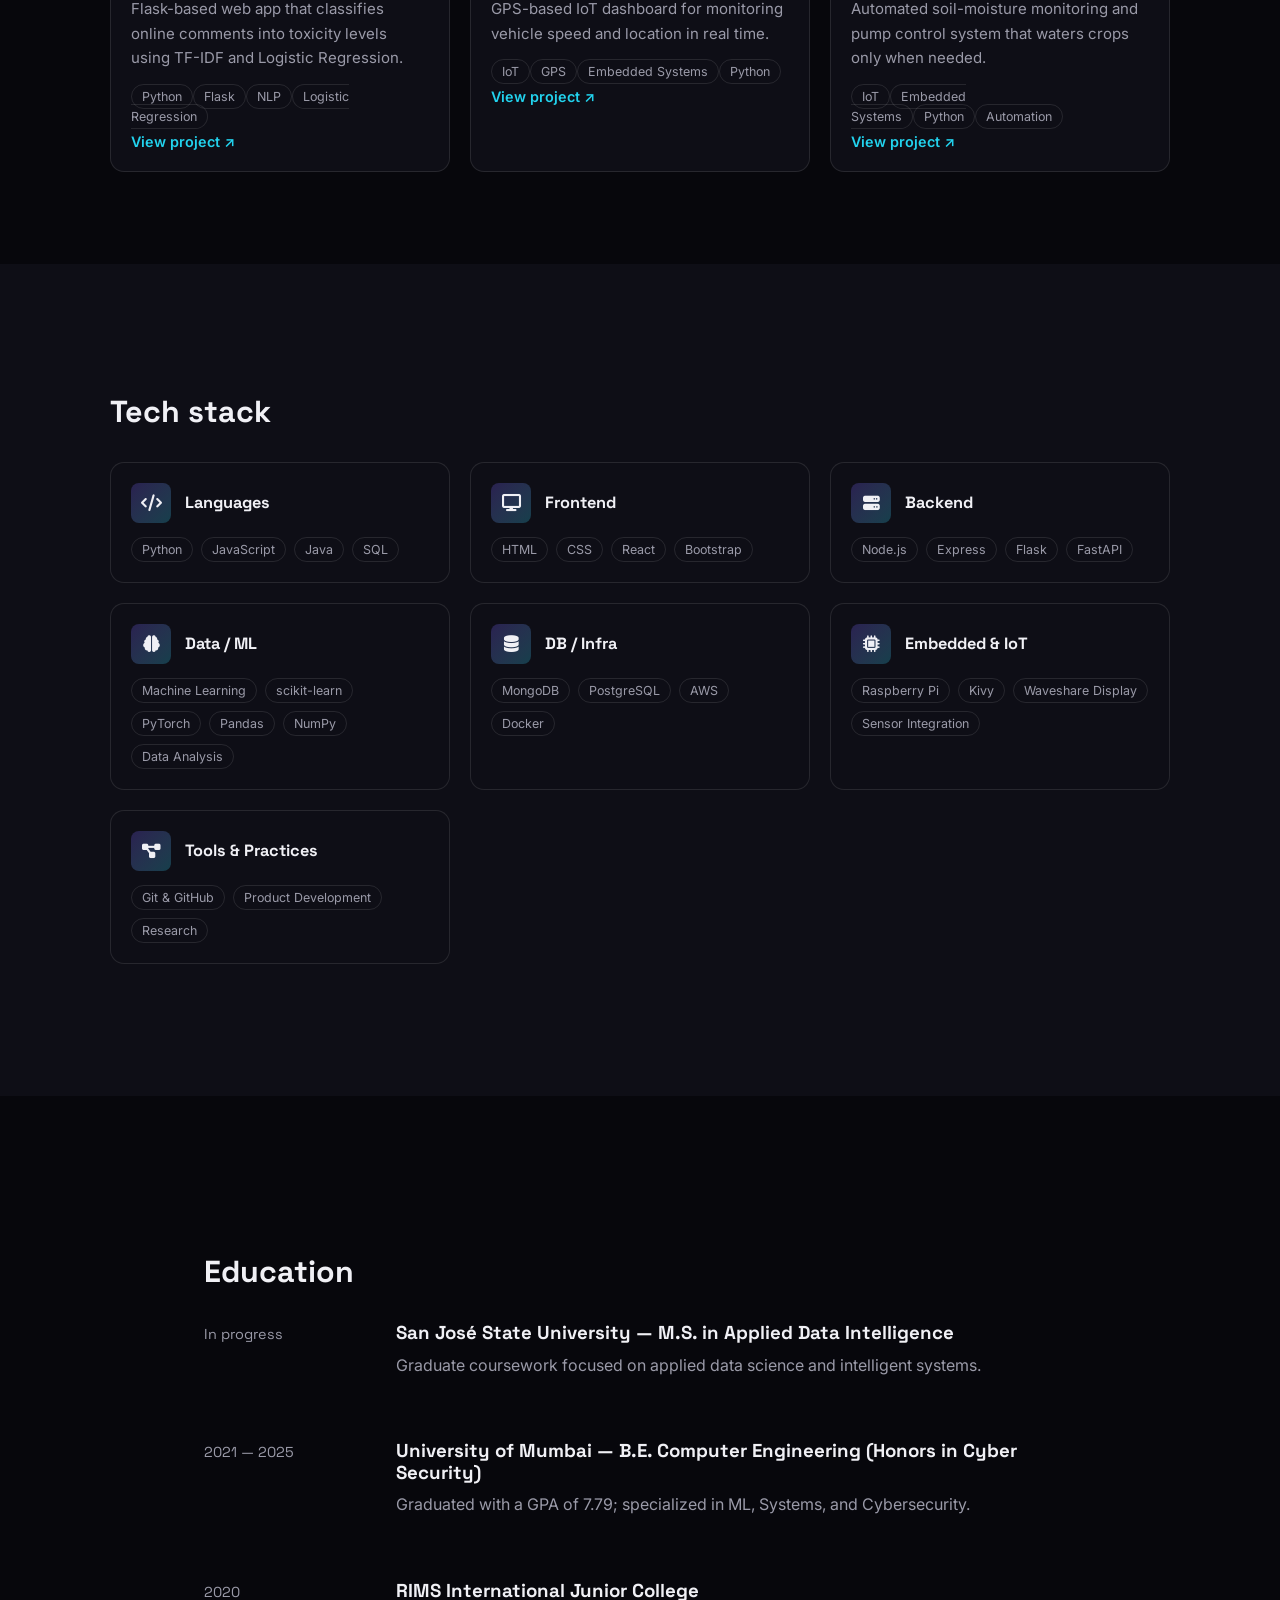
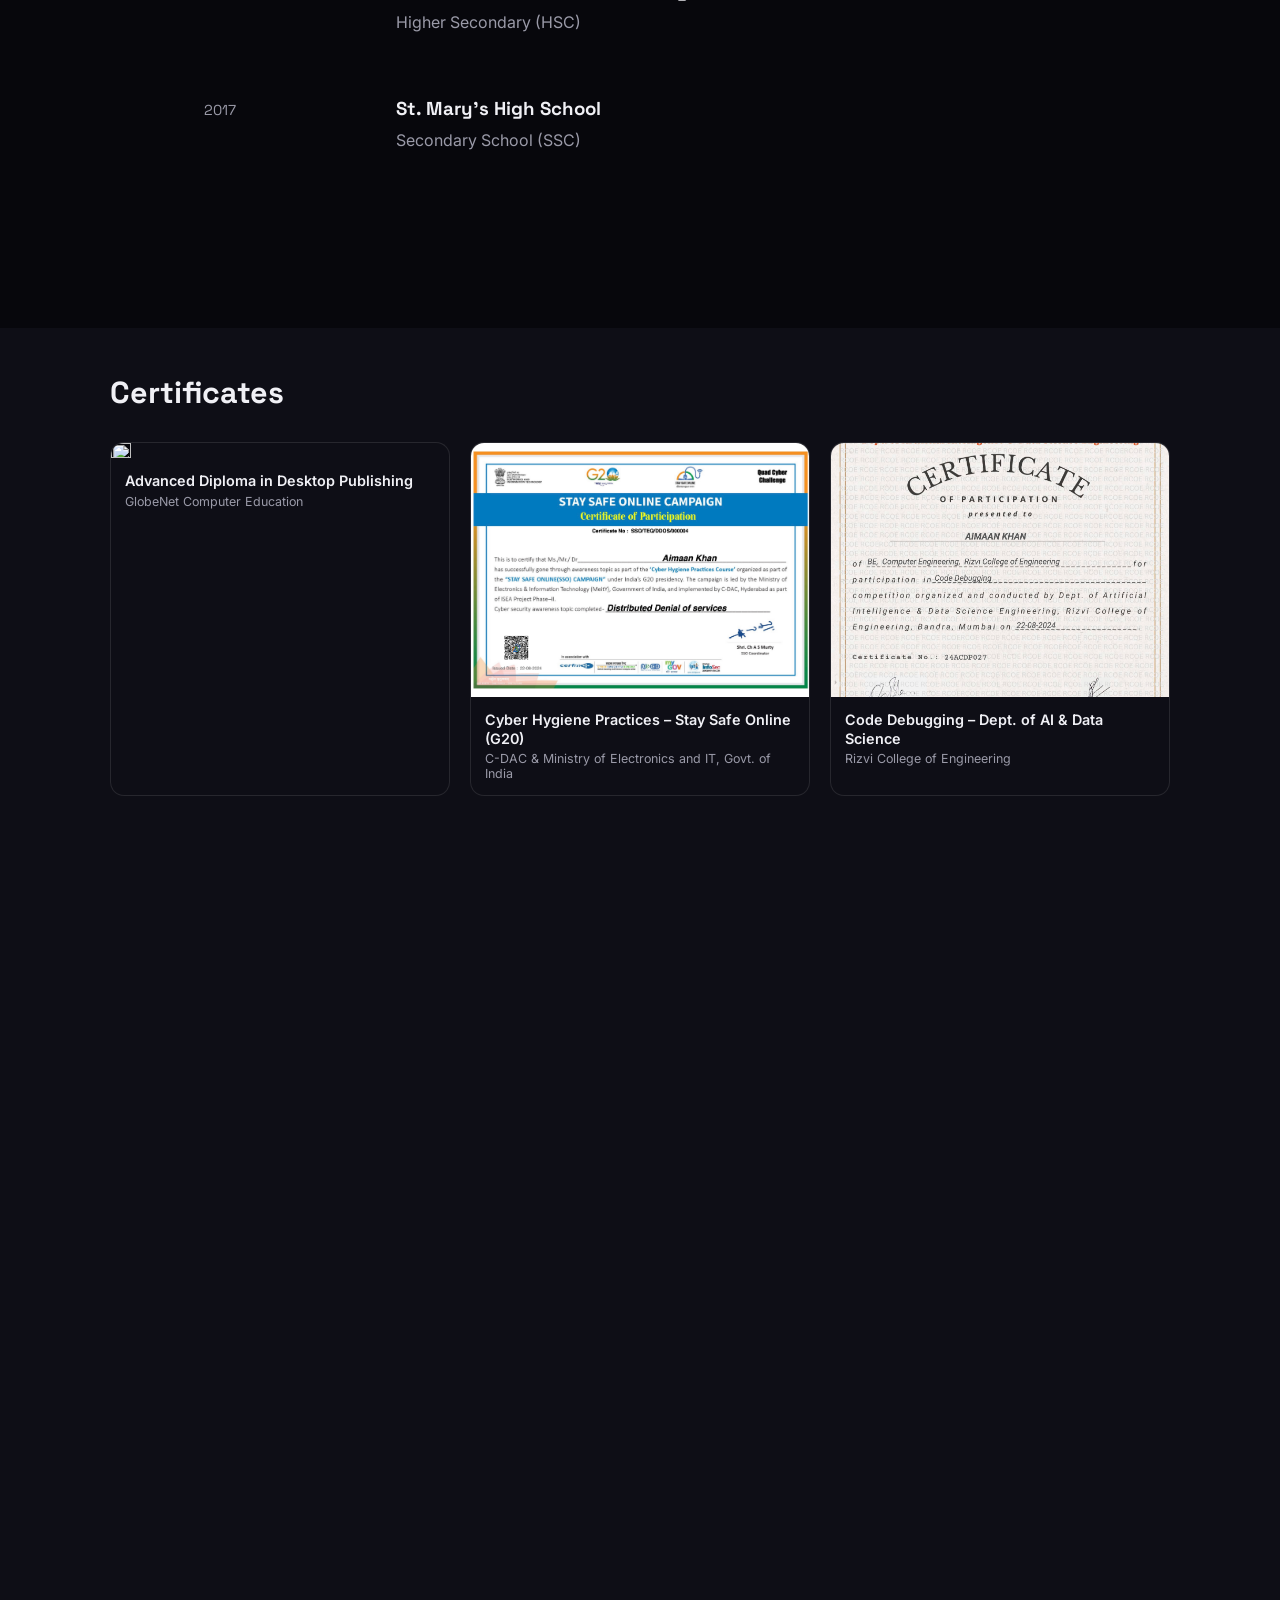
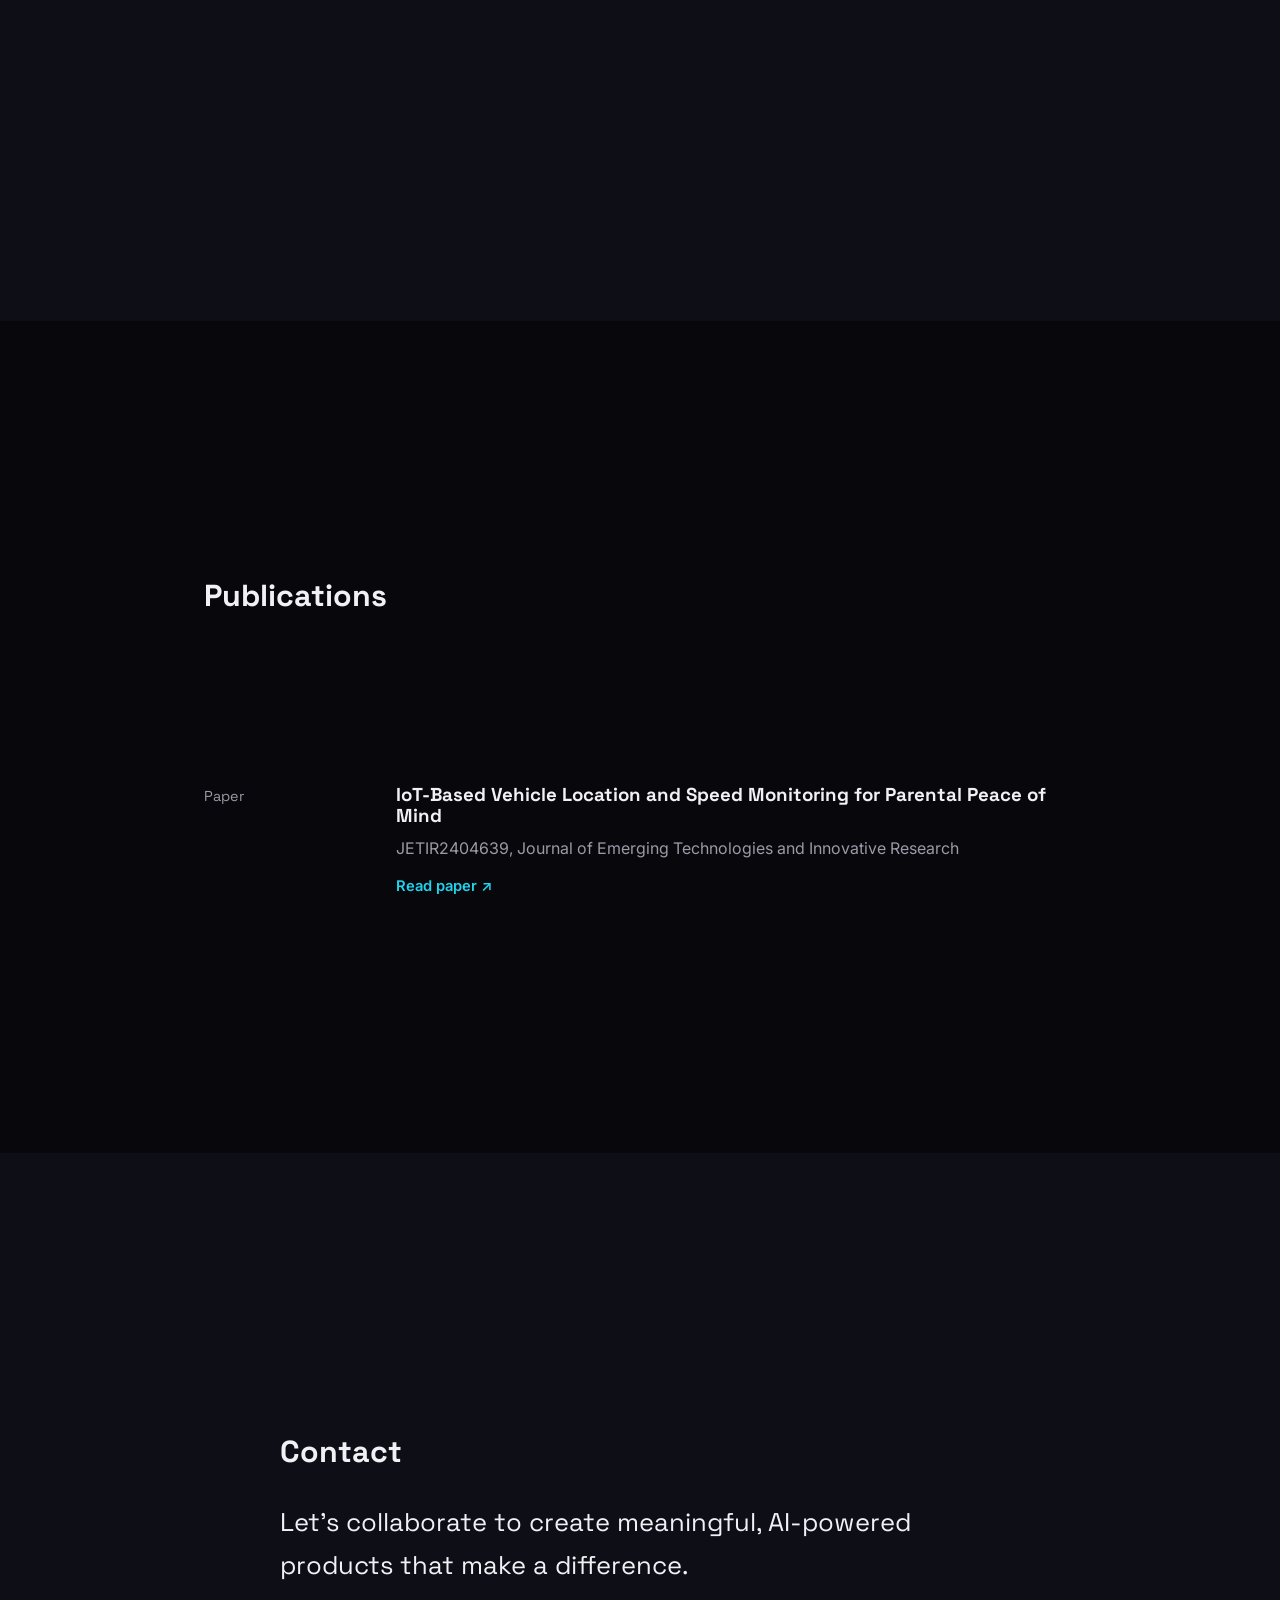
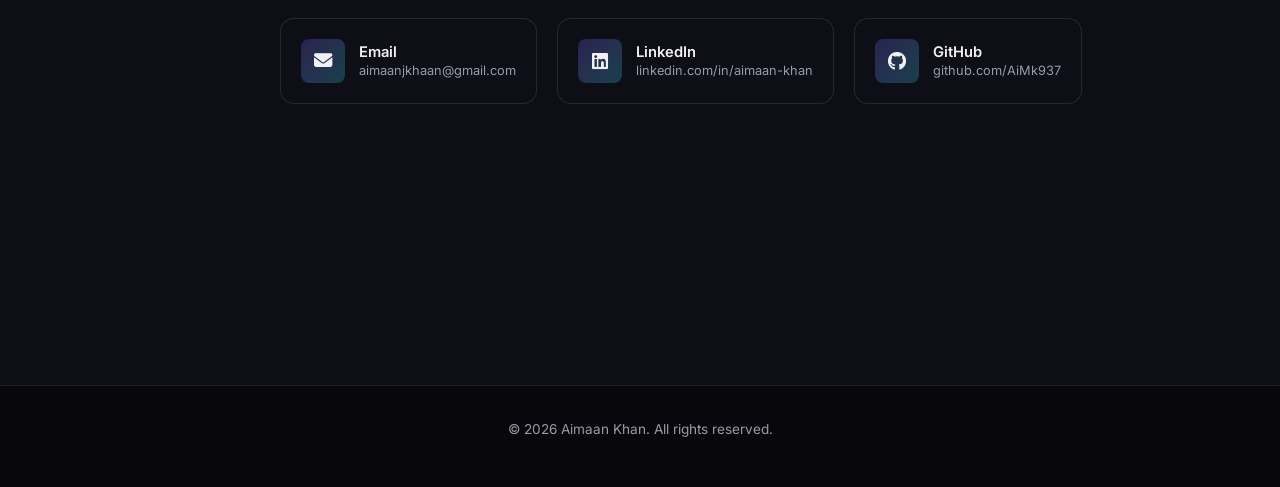
==== commit d4abe40d: "complete updated new site completly changed look and new site." ====
--- a/index.html
+++ b/index.html
@@ -5,30 +5,38 @@
   <meta name="viewport" content="width=device-width,initial-scale=1" />
   <title>Aimaan Khan — Portfolio</title>
   <meta name="description" content="AI Engineer & Full-Stack Developer Portfolio" />
-  <!-- NEW: SEO -->
   <meta name="keywords" content="Aimaan Khan, AI Engineer, Full-Stack Developer, Portfolio, ML, IoT" />
   <meta name="author" content="Aimaan Khan" />
-  <!-- NEW: Open Graph -->
   <meta property="og:type" content="website" />
   <meta property="og:title" content="Aimaan Khan — AI Engineer & Full-Stack Developer" />
   <meta property="og:description" content="Building intelligent systems that combine AI, data, and design." />
   <meta property="og:image" content="assets/profile.png" />
-  <meta property="og:url" content="https://aimk937.github.io/Portfolio1.1" />
-  <!-- NEW: Twitter -->
+  <meta property="og:url" content="https://aimk937.github.io/Portfolio/" />
   <meta name="twitter:card" content="summary" />
   <meta name="twitter:title" content="Aimaan Khan — AI Engineer & Full-Stack Developer" />
   <meta name="twitter:description" content="Building intelligent systems that combine AI, data, and design." />
   <meta name="twitter:image" content="assets/profile.png" />
-  <meta name="theme-color" content="#050509" />
+  <meta name="theme-color" content="#07070c" />
 
   <!-- Fonts -->
   <link rel="preconnect" href="https://fonts.googleapis.com">
   <link href="https://fonts.googleapis.com/css2?family=Inter:wght@400;600;700;900&family=Space+Grotesk:wght@500;700&display=swap" rel="stylesheet">
-  <!-- Icons (optional for tech tags) -->
   <link rel="stylesheet" href="https://cdnjs.cloudflare.com/ajax/libs/font-awesome/6.5.0/css/all.min.css">
 
-  <!-- Styles -->
-  <link rel="stylesheet" href="styles.css" />
+  <!-- Styles — split by concern; edit css/variables.css to reskin colors/type -->
+  <link rel="stylesheet" href="css/variables.css" />
+  <link rel="stylesheet" href="css/base.css" />
+  <link rel="stylesheet" href="css/layout.css" />
+  <link rel="stylesheet" href="css/header.css" />
+  <link rel="stylesheet" href="css/hero.css" />
+  <link rel="stylesheet" href="css/profile.css" />
+  <link rel="stylesheet" href="css/components.css" />
+  <link rel="stylesheet" href="css/tech.css" />
+  <link rel="stylesheet" href="css/projects.css" />
+  <link rel="stylesheet" href="css/certificates.css" />
+  <link rel="stylesheet" href="css/footer.css" />
+  <link rel="stylesheet" href="css/animations.css" />
+
   <link rel="icon" type="image/png" href="assets/profile.png" />
 </head>
 
@@ -38,8 +46,8 @@
     <div class="wrap">
       <a class="brand" href="#" aria-label="Home">
         <span class="brand-avatar">
-          <img src="assets/profile.png" alt="Portrait of Aimaan Khan" class="brand-icon" />
-          <span class="avatar-ring" aria-hidden="true"></span>
+          <img src="assets/profile.png" alt="Portrait of Aimaan Khan" class="brand-icon avatar-img"
+               data-fallback-class="brand-icon brand-icon-fallback" />
         </span>
         <span id="brand-name">Aimaan Khan</span>
       </a>
@@ -48,31 +56,28 @@
         <ul id="navList"></ul>
       </nav>
 
-      <!-- NEW: Theme Toggle -->
       <button id="themeToggle" class="theme-toggle" aria-label="Toggle color theme" title="Toggle theme">
         <i class="fa-solid fa-moon"></i>
       </button>
 
-      <!-- NEW: Mobile Menu Toggle -->
       <button id="menuToggle" class="menu-toggle" aria-label="Open menu" aria-controls="mobileNav" aria-expanded="false">
         <span class="bar"></span><span class="bar"></span><span class="bar"></span>
       </button>
     </div>
 
-    <!-- NEW: Mobile Nav container -->
     <nav id="mobileNav" class="mobile-nav" aria-label="Mobile">
       <ul id="mobileNavList"></ul>
     </nav>
   </header>
 
-  <!-- Background FX -->
-  <div class="bg-orbs" aria-hidden="true"></div>
-
-  <!-- ===== Dynamic Content ===== -->
+  <!-- ===== Dynamic Content — built from data/*.js by js/main.js ===== -->
   <main id="content">
     <section id="hero" class="hero"></section>
     <div id="app"></div>
   </main>
+
+  <!-- Side dot-nav for jumping between sections; hidden on small screens -->
+  <nav id="pageDots" class="page-dots" aria-label="Section shortcuts"></nav>
 
   <!-- ===== Footer ===== -->
   <footer class="site-footer" role="contentinfo">
@@ -83,8 +88,6 @@
 
   <noscript>This site requires JavaScript to render sections.</noscript>
 
-  <!-- Scripts (deferred for performance) -->
-  <script src="config.js" defer></script>
-  <script src="app.js" defer></script>
+  <script type="module" src="js/main.js"></script>
 </body>
-</html>+</html>
--- a/css/variables.css
+++ b/css/variables.css
@@ -0,0 +1,41 @@
+:root {
+  /* Canvas */
+  --bg: #07070c;
+  --ink: #0e0e16;          /* slightly-raised surface, used sparingly */
+  --text: #f0f0f5;
+  --muted: #9a9aa8;
+
+  /* Accent duo — used only for interactive/emphasis moments, never decoration */
+  --brand1: #7c5cff;
+  --brand2: #22d3ee;
+
+  --border: rgba(255, 255, 255, 0.1);
+  --glass: rgba(255, 255, 255, 0.04);
+
+  /* Spacing scale */
+  --sp-1: 4px;
+  --sp-2: 8px;
+  --sp-3: 14px;
+  --sp-4: 20px;
+  --sp-5: 32px;
+  --sp-6: 48px;
+  --sp-7: 80px;
+
+  --radius: 14px;
+  --radius-sm: 8px;
+  --maxw: 760px;      /* editorial line-length for body sections */
+  --maxw-wide: 1100px; /* hero + project grid */
+  --header-h: 68px;
+
+  --font-display: 'Space Grotesk', 'Inter', sans-serif;
+  --font-body: 'Inter', sans-serif;
+}
+
+html[data-theme="light"] {
+  --bg: #ffffff;
+  --ink: #f5f5f8;
+  --text: #0c0c16;
+  --muted: #5b5b68;
+  --border: rgba(0, 0, 0, 0.12);
+  --glass: rgba(0, 0, 0, 0.03);
+}
--- a/css/base.css
+++ b/css/base.css
@@ -0,0 +1,43 @@
+* { box-sizing: border-box; }
+
+html, body {
+  margin: 0;
+  background: var(--bg);
+  color: var(--text);
+  font-family: var(--font-body);
+  scroll-behavior: smooth;
+  -webkit-font-smoothing: antialiased;
+}
+
+body { transition: background 0.3s ease, color 0.3s ease; }
+
+h1, h2, h3 {
+  font-family: var(--font-display);
+  font-weight: 700;
+  line-height: 1.15;
+  margin: 0 0 var(--sp-3);
+}
+
+p { line-height: 1.65; margin: 0 0 var(--sp-3); }
+
+a { color: inherit; }
+
+img { max-width: 100%; display: block; }
+
+.plain-list {
+  margin: 0 0 var(--sp-3);
+  padding-left: 1.1em;
+}
+.plain-list li { margin-bottom: var(--sp-2); color: var(--text); }
+
+/* Visible keyboard focus everywhere */
+a:focus-visible,
+button:focus-visible {
+  outline: 2px solid var(--brand2);
+  outline-offset: 3px;
+}
+
+@media (prefers-reduced-motion: reduce) {
+  html { scroll-behavior: auto; }
+  * { animation-duration: 0.01ms !important; transition-duration: 0.01ms !important; }
+}
--- a/css/layout.css
+++ b/css/layout.css
@@ -0,0 +1,61 @@
+.wrap { max-width: var(--maxw); margin: 0 auto; padding: 0 var(--sp-4); }
+.wrap-wide { max-width: var(--maxw-wide); margin: 0 auto; padding: 0 var(--sp-4); }
+
+/* Free-flowing scroll — no hard snapping. Sections still fill the
+   viewport height for pacing, but scrolling is smooth and continuous;
+   scroll-padding keeps anchor jumps landing below the sticky header. */
+html { scroll-padding-top: var(--header-h); }
+
+#hero,
+.section {
+  min-height: calc(100vh - var(--header-h));
+  display: flex;
+  flex-direction: column;
+  justify-content: center;
+  padding: var(--sp-6) 0;
+}
+
+.section .wrap { max-width: var(--maxw); }
+
+/* About and Contact keep the profile card / prose readable; Contact
+   stays narrow, About goes wide to fit its two-column profile layout.
+   Everything else is structured (grids/lists) and reads better using
+   the full width instead of floating in a narrow column. */
+#hero .wrap,
+#about .wrap,
+#experience .wrap,
+#projects .wrap,
+#tech .wrap,
+#education .wrap,
+#certificates .wrap,
+#publications .wrap { max-width: var(--maxw-wide); }
+
+/* Alternating tone stands in for hairline dividers between pages */
+.section:nth-of-type(even) { background: var(--ink); }
+
+.section-title {
+  font-size: clamp(1.4rem, 1.1rem + 1vw, 1.9rem);
+  margin-bottom: var(--sp-5);
+}
+
+.entry-list { display: flex; flex-direction: column; gap: var(--sp-6); }
+
+.entry {
+  display: grid;
+  grid-template-columns: 160px 1fr;
+  gap: var(--sp-5);
+}
+.entry-period {
+  font-family: var(--font-display);
+  color: var(--muted);
+  font-size: 0.9rem;
+  padding-top: 0.2em;
+}
+.entry-body { max-width: 68ch; }
+.entry-org { color: var(--muted); font-weight: 500; }
+.entry-detail { color: var(--muted); margin-top: -6px; }
+
+@media (max-width: 640px) {
+  .entry { grid-template-columns: 1fr; gap: var(--sp-1); }
+  .entry-period { padding-top: 0; }
+}
--- a/css/header.css
+++ b/css/header.css
@@ -0,0 +1,78 @@
+.site-header {
+  position: sticky;
+  top: 0;
+  z-index: 40;
+  backdrop-filter: blur(10px);
+  background: color-mix(in srgb, var(--bg) 82%, transparent);
+  border-bottom: 1px solid var(--border);
+}
+
+.site-header .wrap {
+  max-width: var(--maxw-wide);
+  display: flex;
+  align-items: center;
+  justify-content: space-between;
+  height: var(--header-h);
+}
+
+.brand { display: inline-flex; align-items: center; gap: 12px; text-decoration: none; color: var(--text); font-weight: 700; }
+.brand-avatar { position: relative; display: inline-grid; place-items: center; }
+.brand-icon {
+  width: 36px; height: 36px; border-radius: 50%; object-fit: cover;
+}
+.brand-icon-fallback {
+  display: grid; place-items: center;
+  background: linear-gradient(135deg, var(--brand1), var(--brand2));
+  color: #0b0d15; font-family: var(--font-display); font-size: 0.8rem; font-weight: 700;
+}
+
+#site-nav ul { list-style: none; display: flex; gap: var(--sp-5); margin: 0; padding: 0; }
+#site-nav a { text-decoration: none; color: var(--muted); font-size: 0.92rem; transition: color 0.2s; }
+#site-nav a:hover, #site-nav a.active { color: var(--text); }
+
+.theme-toggle, .menu-toggle {
+  background: none; border: 1px solid var(--border); border-radius: 999px;
+  width: 38px; height: 38px; color: var(--text); cursor: pointer;
+  display: grid; place-items: center;
+}
+.menu-toggle { display: none; }
+.menu-toggle .bar { display: block; width: 18px; height: 2px; background: var(--text); margin: 3px auto; border-radius: 2px; }
+
+.mobile-nav { display: none; border-top: 1px solid var(--border); }
+.mobile-nav.open { display: block; }
+.mobile-nav ul { list-style: none; margin: 0; padding: var(--sp-3) var(--sp-4); display: grid; gap: var(--sp-3); }
+.mobile-nav a { color: var(--text); text-decoration: none; font-weight: 600; }
+
+@media (max-width: 780px) {
+  #site-nav { display: none; }
+  .menu-toggle { display: grid; }
+}
+
+/* ===== Page dots — side nav for jumping between full-height sections ===== */
+.page-dots {
+  position: fixed;
+  right: var(--sp-4);
+  top: 50%;
+  transform: translateY(-50%);
+  z-index: 30;
+  display: flex;
+  flex-direction: column;
+  gap: var(--sp-3);
+}
+.page-dots a { display: block; padding: 4px; }
+.page-dots .dot {
+  display: block;
+  width: 8px; height: 8px;
+  border-radius: 50%;
+  background: var(--border);
+  transition: background 0.2s, transform 0.2s;
+}
+.page-dots a:hover .dot { background: var(--muted); }
+.page-dots a.active .dot {
+  background: linear-gradient(135deg, var(--brand1), var(--brand2));
+  transform: scale(1.3);
+}
+
+@media (max-width: 900px) {
+  .page-dots { display: none; }
+}
--- a/css/hero.css
+++ b/css/hero.css
@@ -0,0 +1,36 @@
+/* ===== Landing splash: name + one line, nothing else ===== */
+.hero-decor {
+  position: absolute;
+  inset: -10% -10% auto -10%;
+  height: 130%;
+  background:
+    radial-gradient(45% 45% at 50% 35%, color-mix(in srgb, var(--brand1) 22%, transparent), transparent 70%),
+    radial-gradient(35% 35% at 72% 65%, color-mix(in srgb, var(--brand2) 16%, transparent), transparent 70%);
+  pointer-events: none;
+  will-change: transform;
+  z-index: 0;
+}
+
+.hero-inner {
+  position: relative;
+  z-index: 1;
+  display: flex;
+  flex-direction: column;
+  align-items: center;
+  text-align: center;
+  gap: var(--sp-2);
+  will-change: transform, opacity;
+}
+
+.hero-title {
+  font-size: clamp(3rem, 1.8rem + 7vw, 7rem);
+  letter-spacing: -0.03em;
+  margin: 0;
+}
+
+.hero-role {
+  font-family: var(--font-display);
+  color: var(--muted);
+  font-size: clamp(1.05rem, 0.95rem + 0.6vw, 1.4rem);
+  margin: 0;
+}
--- a/css/profile.css
+++ b/css/profile.css
@@ -0,0 +1,65 @@
+.about-grid {
+  display: grid;
+  grid-template-columns: 0.85fr 1.15fr;
+  gap: var(--sp-6);
+  align-items: start;
+}
+
+.profile-card {
+  display: flex;
+  flex-direction: column;
+  align-items: center;
+  text-align: center;
+  gap: var(--sp-3);
+}
+
+.profile-avatar-ring {
+  width: 160px; height: 160px; border-radius: 50%;
+  padding: 4px;
+  background: linear-gradient(135deg, var(--brand1), var(--brand2));
+}
+.profile-avatar {
+  width: 100%; height: 100%; border-radius: 50%;
+  object-fit: cover; display: block;
+  border: 4px solid var(--bg);
+}
+.profile-avatar-fallback {
+  width: 100%; height: 100%; border-radius: 50%;
+  border: 4px solid var(--bg);
+  display: grid; place-items: center;
+  background: var(--bg);
+  color: var(--text);
+  font-family: var(--font-display);
+  font-size: 2.4rem; font-weight: 700;
+}
+
+.profile-location { color: var(--muted); font-size: 0.9rem; margin: 0; }
+
+.badges { display: flex; flex-wrap: wrap; justify-content: center; gap: var(--sp-2); }
+.badge {
+  font-size: 0.8rem; padding: 5px 12px; border: 1px solid var(--border); border-radius: 999px; color: var(--muted);
+}
+
+.profile-cta { display: flex; gap: var(--sp-3); flex-wrap: wrap; justify-content: center; }
+
+.stat-grid {
+  display: grid;
+  grid-template-columns: repeat(2, 1fr);
+  gap: var(--sp-4) var(--sp-5);
+  width: 100%;
+  max-width: 240px;
+  margin-top: var(--sp-2);
+}
+.stat { text-align: center; }
+.stat-n {
+  display: block;
+  font-family: var(--font-display);
+  font-size: 1.6rem; font-weight: 700;
+  background: linear-gradient(135deg, var(--brand1), var(--brand2));
+  -webkit-background-clip: text; background-clip: text; color: transparent;
+}
+.stat-label { color: var(--muted); font-size: 0.78rem; }
+
+@media (max-width: 860px) {
+  .about-grid { grid-template-columns: 1fr; }
+}
--- a/css/components.css
+++ b/css/components.css
@@ -0,0 +1,18 @@
+.btn {
+  display: inline-flex; align-items: center; gap: 8px;
+  padding: 11px 20px; border-radius: var(--radius-sm);
+  text-decoration: none; font-weight: 600; font-size: 0.92rem;
+  transition: transform 0.15s ease, opacity 0.15s ease;
+}
+.btn:hover { transform: translateY(-1px); }
+.btn-primary { background: linear-gradient(135deg, var(--brand1), var(--brand2)); color: #0b0d15; }
+.btn-ghost { background: transparent; color: var(--text); border: 1px solid var(--border); }
+
+.tag-row { display: flex; flex-wrap: wrap; gap: var(--sp-2); margin-top: var(--sp-2); }
+.tag {
+  font-size: 0.78rem; padding: 4px 10px; border-radius: 999px;
+  border: 1px solid var(--border); color: var(--muted);
+}
+
+.link-arrow { color: var(--brand2); text-decoration: none; font-weight: 600; font-size: 0.92rem; }
+.link-arrow:hover { text-decoration: underline; }
--- a/css/tech.css
+++ b/css/tech.css
@@ -0,0 +1,41 @@
+.tech-grid {
+  display: grid;
+  grid-template-columns: repeat(3, 1fr);
+  gap: var(--sp-4);
+}
+
+@media (max-width: 1023px) {
+  .tech-grid { grid-template-columns: repeat(2, 1fr); }
+}
+@media (max-width: 560px) {
+  .tech-grid { grid-template-columns: 1fr; }
+}
+
+.tech-card {
+  border: 1px solid var(--border);
+  border-radius: var(--radius);
+  padding: var(--sp-4);
+  background: var(--ink);
+  transition: border-color 0.2s ease, transform 0.2s ease;
+}
+.tech-card:hover { border-color: var(--brand1); transform: translateY(-2px); }
+
+.tech-card-head {
+  display: flex;
+  align-items: center;
+  gap: var(--sp-3);
+  margin-bottom: var(--sp-3);
+}
+.tech-card-head h3 { margin: 0; font-size: 1.02rem; }
+
+.tech-icon {
+  width: 40px; height: 40px;
+  display: grid; place-items: center;
+  border-radius: var(--radius-sm);
+  background: linear-gradient(135deg, color-mix(in srgb, var(--brand1) 25%, transparent), color-mix(in srgb, var(--brand2) 25%, transparent));
+  color: var(--text);
+  font-size: 1.05rem;
+  flex-shrink: 0;
+}
+
+.tech-card .tag-row { margin-top: 0; }
--- a/css/projects.css
+++ b/css/projects.css
@@ -0,0 +1,26 @@
+.projects-controls {
+  display: flex; flex-wrap: wrap; gap: var(--sp-2); margin-bottom: var(--sp-5);
+}
+.filter-chip {
+  background: transparent; border: 1px solid var(--border); color: var(--muted);
+  border-radius: 999px; padding: 6px 14px; font-size: 0.85rem; cursor: pointer;
+  transition: color 0.15s, border-color 0.15s;
+}
+.filter-chip:hover { color: var(--text); }
+.filter-chip.active { color: var(--text); border-color: var(--brand2); }
+
+.projects-grid {
+  display: grid;
+  grid-template-columns: repeat(auto-fit, minmax(260px, 1fr));
+  gap: var(--sp-4);
+}
+.project-card {
+  border: 1px solid var(--border); border-radius: var(--radius);
+  padding: var(--sp-4); background: var(--ink);
+  transition: border-color 0.2s ease;
+}
+.project-card:hover { border-color: var(--brand2); }
+.project-card h3 { font-size: 1.05rem; }
+.project-card p { color: var(--muted); font-size: 0.94rem; }
+.project-btn { display: inline-block; margin-top: var(--sp-2); color: var(--brand2); text-decoration: none; font-weight: 600; font-size: 0.9rem; }
+.project-btn:hover { text-decoration: underline; }
--- a/css/certificates.css
+++ b/css/certificates.css
@@ -0,0 +1,67 @@
+/* Explicit column counts per breakpoint, not auto-fit:
+   3 up on laptop/desktop, 2 up on tablet, plain text rows (no image) on phone. */
+.cert-grid {
+  display: grid;
+  grid-template-columns: repeat(3, 1fr);
+  gap: var(--sp-4);
+}
+
+@media (max-width: 1023px) {
+  .cert-grid { grid-template-columns: repeat(2, 1fr); }
+}
+
+@media (max-width: 640px) {
+  .cert-grid { grid-template-columns: 1fr; gap: var(--sp-2); }
+  .cert-thumb { display: none; }
+  .cert-card { flex-direction: row; align-items: center; padding: var(--sp-3); }
+  .cert-info { padding: 0; }
+}
+
+.cert-card {
+  text-align: left; cursor: pointer;
+  background: var(--ink); border: 1px solid var(--border); border-radius: var(--radius);
+  padding: 0; overflow: hidden;
+  color: var(--text); font-family: var(--font-body);
+  display: flex; flex-direction: column;
+  transition: border-color 0.2s, transform 0.2s;
+}
+.cert-card:hover { border-color: var(--brand1); transform: translateY(-3px); }
+
+.cert-thumb {
+  display: block;
+  aspect-ratio: 4 / 3;
+  overflow: hidden;
+  background: var(--bg);
+}
+.cert-thumb img {
+  width: 100%; height: 100%;
+  object-fit: cover;
+  display: block;
+}
+
+.cert-info {
+  display: flex; flex-direction: column; gap: 3px;
+  padding: var(--sp-3);
+}
+.cert-title { font-weight: 600; font-size: 0.9rem; line-height: 1.3; }
+.cert-by { color: var(--muted); font-size: 0.78rem; }
+
+.cert-modal {
+  display: none;
+  position: fixed; inset: 0; z-index: 100;
+  background: rgba(0, 0, 0, 0.8);
+  align-items: center; justify-content: center; padding: var(--sp-4);
+}
+.cert-modal.open { display: flex; }
+.cert-modal-content {
+  position: relative; max-width: 90vw; max-height: 90vh;
+  display: flex; flex-direction: column; align-items: center; gap: var(--sp-2);
+}
+.cert-modal-content img { max-height: 78vh; border-radius: var(--radius-sm); }
+.cert-caption { color: #fff; font-size: 0.9rem; }
+.close-btn {
+  position: absolute; top: -14px; right: -14px;
+  width: 32px; height: 32px; border-radius: 50%;
+  background: #fff; color: #000; border: none; cursor: pointer;
+  font-size: 1.1rem; line-height: 1;
+}
--- a/css/footer.css
+++ b/css/footer.css
@@ -0,0 +1,46 @@
+.contact-panel { text-align: left; }
+.contact-blurb {
+  font-family: var(--font-display);
+  font-size: clamp(1.2rem, 1rem + 1vw, 1.6rem);
+  max-width: 46ch;
+  margin-bottom: var(--sp-5);
+}
+
+.contact-cards {
+  display: grid;
+  grid-template-columns: repeat(3, 1fr);
+  gap: var(--sp-4);
+}
+@media (max-width: 760px) {
+  .contact-cards { grid-template-columns: 1fr; }
+}
+
+.contact-card {
+  display: flex; align-items: center; gap: var(--sp-3);
+  padding: var(--sp-4);
+  border: 1px solid var(--border); border-radius: var(--radius);
+  background: var(--ink);
+  text-decoration: none; color: var(--text);
+  transition: border-color 0.2s ease, transform 0.2s ease;
+}
+.contact-card:hover { border-color: var(--brand1); transform: translateY(-2px); }
+
+.contact-icon {
+  width: 44px; height: 44px; flex-shrink: 0;
+  display: grid; place-items: center;
+  border-radius: var(--radius-sm);
+  background: linear-gradient(135deg, color-mix(in srgb, var(--brand1) 25%, transparent), color-mix(in srgb, var(--brand2) 25%, transparent));
+  font-size: 1.15rem;
+}
+
+.contact-text { display: flex; flex-direction: column; gap: 2px; min-width: 0; }
+.contact-label { font-weight: 600; font-size: 0.92rem; }
+.contact-handle {
+  color: var(--muted); font-size: 0.8rem;
+  overflow: hidden; text-overflow: ellipsis; white-space: nowrap;
+}
+
+.site-footer {
+  text-align: center; padding: var(--sp-5) 0; color: var(--muted);
+  border-top: 1px solid var(--border); font-size: 0.85rem;
+}
--- a/css/animations.css
+++ b/css/animations.css
@@ -0,0 +1,32 @@
+/* Scroll-triggered reveal — strong ease-out fade + rise + slight scale,
+   staggered per item via inline --delay set by the renderers. */
+.reveal {
+  opacity: 0;
+  transform: translateY(36px) scale(0.98);
+  transition: opacity 0.9s cubic-bezier(0.16, 1, 0.3, 1),
+              transform 0.9s cubic-bezier(0.16, 1, 0.3, 1);
+  transition-delay: var(--delay, 0s);
+}
+.reveal.in { opacity: 1; transform: none; }
+
+/* Scroll cue at the foot of the splash, inviting the next page */
+@keyframes scroll-cue-bounce {
+  0%, 100% { transform: translateX(-50%) translateY(0); opacity: 0.6; }
+  50% { transform: translateX(-50%) translateY(6px); opacity: 1; }
+}
+#hero { position: relative; }
+.scroll-cue {
+  position: absolute;
+  left: 50%;
+  bottom: var(--sp-5);
+  z-index: 1;
+  color: var(--muted);
+  text-decoration: none;
+  font-size: 1.1rem;
+  animation: scroll-cue-bounce 2s ease-in-out infinite;
+}
+
+@media (prefers-reduced-motion: reduce) {
+  .reveal { opacity: 1; transform: none; transition: none; }
+  .scroll-cue { animation: none; }
+}
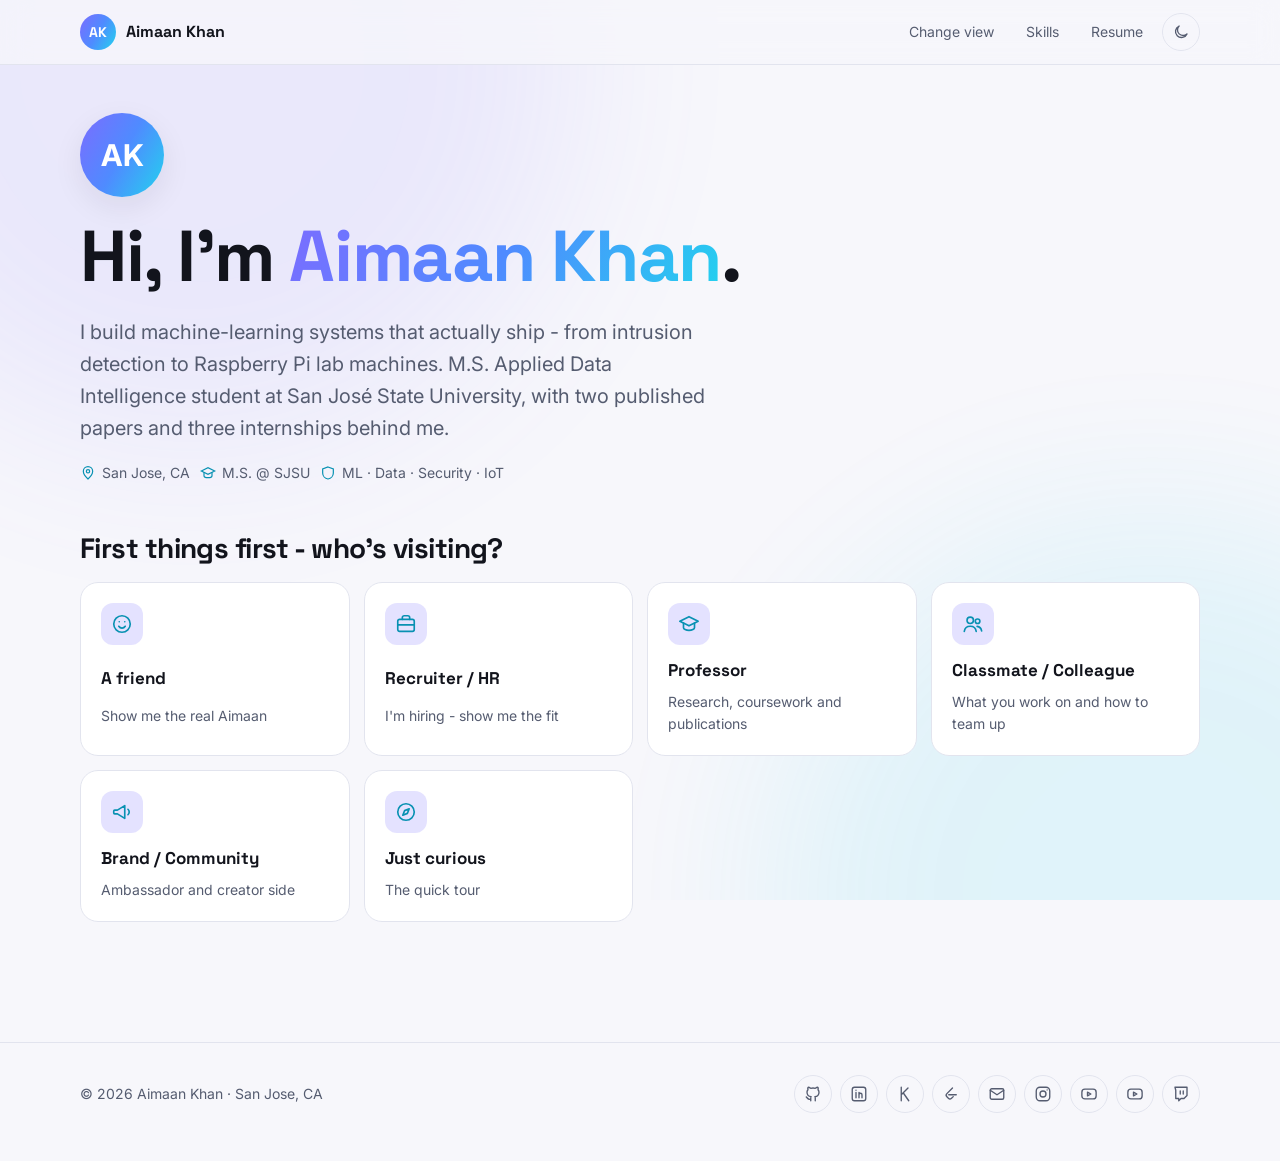
==== commit 9ea5aa34: "." ====
--- a/index.html
+++ b/index.html
@@ -1,93 +1,45 @@
-<!DOCTYPE html>
-<html lang="en" data-theme="dark">
+<!doctype html>
+<html lang="en">
 <head>
-  <meta charset="utf-8" />
-  <meta name="viewport" content="width=device-width,initial-scale=1" />
-  <title>Aimaan Khan — Portfolio</title>
-  <meta name="description" content="AI Engineer & Full-Stack Developer Portfolio" />
-  <meta name="keywords" content="Aimaan Khan, AI Engineer, Full-Stack Developer, Portfolio, ML, IoT" />
-  <meta name="author" content="Aimaan Khan" />
-  <meta property="og:type" content="website" />
-  <meta property="og:title" content="Aimaan Khan — AI Engineer & Full-Stack Developer" />
-  <meta property="og:description" content="Building intelligent systems that combine AI, data, and design." />
-  <meta property="og:image" content="assets/profile.png" />
-  <meta property="og:url" content="https://aimk937.github.io/Portfolio/" />
-  <meta name="twitter:card" content="summary" />
-  <meta name="twitter:title" content="Aimaan Khan — AI Engineer & Full-Stack Developer" />
-  <meta name="twitter:description" content="Building intelligent systems that combine AI, data, and design." />
-  <meta name="twitter:image" content="assets/profile.png" />
-  <meta name="theme-color" content="#07070c" />
-
-  <!-- Fonts -->
+  <meta charset="utf-8">
+  <meta name="viewport" content="width=device-width, initial-scale=1">
+  <title>Aimaan Khan - Portfolio</title>
+  <meta name="description" content="M.S. Applied Data Intelligence student at San José State University building ML systems for security, data and IoT. Two published papers, three internships.">
+  <meta name="author" content="Aimaan Khan">
+  <meta name="theme-color" content="#0a0b10">
+  <meta property="og:type" content="website">
+  <meta property="og:title" content="Aimaan Khan - Portfolio">
+  <meta property="og:description" content="M.S. Applied Data Intelligence student at San José State University building ML systems for security, data and IoT. Two published papers, three internships.">
+  <meta property="og:url" content="https://aimk937.github.io/Portfolio/">
+  <meta property="og:image" content="https://aimk937.github.io/Portfolio/assets/img/og.png">
+  <meta name="twitter:card" content="summary_large_image">
+  <link rel="canonical" href="https://aimk937.github.io/Portfolio/">
+  <link rel="icon" href="assets/img/favicon.svg" type="image/svg+xml">
   <link rel="preconnect" href="https://fonts.googleapis.com">
-  <link href="https://fonts.googleapis.com/css2?family=Inter:wght@400;600;700;900&family=Space+Grotesk:wght@500;700&display=swap" rel="stylesheet">
-  <link rel="stylesheet" href="https://cdnjs.cloudflare.com/ajax/libs/font-awesome/6.5.0/css/all.min.css">
-
-  <!-- Styles — split by concern; edit css/variables.css to reskin colors/type -->
-  <link rel="stylesheet" href="css/variables.css" />
-  <link rel="stylesheet" href="css/base.css" />
-  <link rel="stylesheet" href="css/layout.css" />
-  <link rel="stylesheet" href="css/header.css" />
-  <link rel="stylesheet" href="css/hero.css" />
-  <link rel="stylesheet" href="css/profile.css" />
-  <link rel="stylesheet" href="css/components.css" />
-  <link rel="stylesheet" href="css/tech.css" />
-  <link rel="stylesheet" href="css/projects.css" />
-  <link rel="stylesheet" href="css/certificates.css" />
-  <link rel="stylesheet" href="css/footer.css" />
-  <link rel="stylesheet" href="css/animations.css" />
-
-  <link rel="icon" type="image/png" href="assets/profile.png" />
+  <link rel="preconnect" href="https://fonts.gstatic.com" crossorigin>
+  <link href="https://fonts.googleapis.com/css2?family=Fraunces:opsz,wght@9..144,600&family=Inter:wght@400;500;600;700&family=Space+Grotesk:wght@500;700&display=swap" rel="stylesheet">
+  <link rel="stylesheet" href="assets/css/style.css">
+  <script src="assets/js/data.js" defer></script>
+  <script src="assets/js/app.js" defer></script>
 </head>
-
-<body>
-  <!-- ===== Header ===== -->
-  <header class="site-header" role="banner">
-    <div class="wrap">
-      <a class="brand" href="#" aria-label="Home">
-        <span class="brand-avatar">
-          <img src="assets/profile.png" alt="Portrait of Aimaan Khan" class="brand-icon avatar-img"
-               data-fallback-class="brand-icon brand-icon-fallback" />
-        </span>
-        <span id="brand-name">Aimaan Khan</span>
-      </a>
-
-      <nav id="site-nav" aria-label="Primary">
-        <ul id="navList"></ul>
-      </nav>
-
-      <button id="themeToggle" class="theme-toggle" aria-label="Toggle color theme" title="Toggle theme">
-        <i class="fa-solid fa-moon"></i>
-      </button>
-
-      <button id="menuToggle" class="menu-toggle" aria-label="Open menu" aria-controls="mobileNav" aria-expanded="false">
-        <span class="bar"></span><span class="bar"></span><span class="bar"></span>
-      </button>
+<body data-page="landing">
+  <main class="wrap landing">
+    <div class="hello">
+      <span id="hello-avatar"></span>
+      <h1>Hi, I'm <span class="grad">Aimaan Khan</span>.</h1>
+      <p class="lede">I build machine-learning systems that actually ship - from intrusion detection to Raspberry Pi lab machines. M.S. Applied Data Intelligence student at San José State University, with two published papers and three internships behind me.</p>
+      <div class="badges">
+        <span><svg viewBox="0 0 24 24" fill="none" stroke="currentColor" stroke-width="1.8"><path d="M12 21s7-6.2 7-11.5A7 7 0 0 0 5 9.5C5 14.8 12 21 12 21z"/><circle cx="12" cy="9.5" r="2.5"/></svg>San Jose, CA</span>
+        <span><svg viewBox="0 0 24 24" fill="none" stroke="currentColor" stroke-width="1.8"><path d="M2 9l10-5 10 5-10 5z"/><path d="M6 11v5c0 1.5 2.7 3 6 3s6-1.5 6-3v-5"/></svg>M.S. @ SJSU</span>
+        <span><svg viewBox="0 0 24 24" fill="none" stroke="currentColor" stroke-width="1.8"><path d="M12 3l8 3v6c0 4.5-3.4 8.3-8 9-4.6-.7-8-4.5-8-9V6z"/></svg>ML · Data · Security · IoT</span>
+      </div>
     </div>
-
-    <nav id="mobileNav" class="mobile-nav" aria-label="Mobile">
-      <ul id="mobileNavList"></ul>
-    </nav>
-  </header>
-
-  <!-- ===== Dynamic Content — built from data/*.js by js/main.js ===== -->
-  <main id="content">
-    <section id="hero" class="hero"></section>
-    <div id="app"></div>
+    <div class="picker">
+      <h2>First things first - who's visiting?</h2>
+      <div class="picker-grid" id="picker-grid"></div>
+      <p class="remembered" id="remembered"></p>
+    </div>
   </main>
-
-  <!-- Side dot-nav for jumping between sections; hidden on small screens -->
-  <nav id="pageDots" class="page-dots" aria-label="Section shortcuts"></nav>
-
-  <!-- ===== Footer ===== -->
-  <footer class="site-footer" role="contentinfo">
-    <div class="wrap">
-      <p>© <span id="year"></span> Aimaan Khan. All rights reserved.</p>
-    </div>
-  </footer>
-
-  <noscript>This site requires JavaScript to render sections.</noscript>
-
-  <script type="module" src="js/main.js"></script>
+  <noscript><div class="wrap" style="padding:40px 0">This page needs JavaScript. Aimaan Khan - M.S. Applied Data Intelligence at SJSU. Email <a href="mailto:aimaanjkhaan@gmail.com">aimaanjkhaan@gmail.com</a> · <a href="https://github.com/AiMk937">GitHub</a> · <a href="https://www.linkedin.com/in/aimaan-khan">LinkedIn</a></div></noscript>
 </body>
 </html>
--- a/assets/css/style.css
+++ b/assets/css/style.css
@@ -0,0 +1,257 @@
+/* ---------- Design tokens (dark default, light via [data-theme="light"]) ---------- */
+:root {
+  --bg: #0a0b10;
+  --bg-2: #11131b;
+  --card: #151824;
+  --card-hover: #1b1f2e;
+  --line: #262b3b;
+  --text: #eef0f6;
+  --muted: #9aa1b5;
+  --faint: #6b7287;
+  --accent: #7c6cff;
+  --accent-2: #22d3ee;
+  --accent-ink: #ffffff;
+  --good: #34d399;
+  --grad: linear-gradient(120deg, #7c6cff 0%, #4f8bff 50%, #22d3ee 100%);
+  --radius: 18px;
+  --radius-sm: 10px;
+  --shadow: 0 10px 40px rgba(0, 0, 0, .35);
+  --font: "Inter", system-ui, -apple-system, "Segoe UI", Roboto, sans-serif;
+  --display: "Space Grotesk", "Inter", system-ui, sans-serif;
+  --serif: "Fraunces", Georgia, serif;
+  --max: 1120px;
+  color-scheme: dark;
+}
+:root[data-theme="light"] {
+  --bg: #f7f7fb;
+  --bg-2: #eef0f7;
+  --card: #ffffff;
+  --card-hover: #f3f3fa;
+  --line: #e2e4ee;
+  --text: #12141c;
+  --muted: #555c70;
+  --faint: #868da1;
+  --accent: #5b4bff;
+  --accent-2: #0891b2;
+  --shadow: 0 10px 30px rgba(20, 22, 40, .08);
+  color-scheme: light;
+}
+
+/* ---------- Base ---------- */
+*, *::before, *::after { box-sizing: border-box; }
+html { scroll-behavior: smooth; }
+body {
+  margin: 0; background: var(--bg); color: var(--text);
+  font: 16px/1.6 var(--font); -webkit-font-smoothing: antialiased;
+  min-height: 100vh; overflow-x: hidden;
+}
+img { max-width: 100%; display: block; }
+a { color: inherit; }
+h1, h2, h3 { font-family: var(--display); line-height: 1.15; margin: 0; letter-spacing: -.02em; }
+p { margin: 0; }
+.wrap { width: min(var(--max), 100% - 32px); margin-inline: auto; }
+.muted { color: var(--muted); }
+.sr-only { position: absolute; width: 1px; height: 1px; overflow: hidden; clip: rect(0 0 0 0); }
+:focus-visible { outline: 2px solid var(--accent-2); outline-offset: 3px; border-radius: 6px; }
+
+/* Soft background glow */
+.glow { position: fixed; inset: 0; pointer-events: none; z-index: -1; overflow: hidden; }
+.glow::before, .glow::after {
+  content: ""; position: absolute; width: 60vmax; height: 60vmax; border-radius: 50%;
+  filter: blur(90px); opacity: .18;
+}
+.glow::before { background: #7c6cff; top: -25vmax; left: -15vmax; }
+.glow::after { background: #22d3ee; bottom: -30vmax; right: -20vmax; opacity: .12; }
+:root[data-theme="light"] .glow::before, :root[data-theme="light"] .glow::after { opacity: .10; }
+
+/* ---------- Header ---------- */
+.site-header {
+  position: sticky; top: 0; z-index: 20;
+  background: color-mix(in srgb, var(--bg) 78%, transparent);
+  backdrop-filter: blur(14px); border-bottom: 1px solid var(--line);
+}
+.site-header .wrap { display: flex; align-items: center; gap: 16px; height: 64px; }
+.brand { display: flex; align-items: center; gap: 10px; text-decoration: none; font-weight: 700; font-family: var(--display); }
+.avatar {
+  width: 36px; height: 36px; border-radius: 50%; display: grid; place-items: center; flex: none;
+  background: var(--grad); color: #fff; font-size: 14px; font-weight: 700; overflow: hidden;
+}
+.avatar { position: relative; }
+.avatar img { position: absolute; inset: 0; width: 100%; height: 100%; object-fit: cover; }
+.header-nav { margin-left: auto; display: flex; align-items: center; gap: 6px; }
+.header-nav a, .icon-btn {
+  text-decoration: none; color: var(--muted); font-size: 14px; padding: 8px 12px; border-radius: 999px;
+  border: 1px solid transparent; background: none; cursor: pointer; font-family: inherit;
+}
+.header-nav a:hover, .icon-btn:hover { color: var(--text); background: var(--card); }
+.icon-btn { display: inline-grid; place-items: center; width: 38px; height: 38px; padding: 0; border-color: var(--line); }
+.icon-btn svg { width: 18px; height: 18px; }
+@media (max-width: 640px) { .header-nav .hide-sm { display: none; } }
+
+/* ---------- Buttons & chips ---------- */
+.btn {
+  display: inline-flex; align-items: center; gap: 8px; padding: 12px 20px; border-radius: 999px;
+  font-weight: 600; font-size: 15px; text-decoration: none; cursor: pointer; border: 1px solid var(--line);
+  background: var(--card); color: var(--text); transition: transform .15s, background .15s, border-color .15s;
+}
+.btn:hover { transform: translateY(-1px); border-color: var(--accent); }
+.btn.primary { background: var(--grad); color: #fff; border-color: transparent; }
+.btn svg { width: 18px; height: 18px; }
+.btn-row { display: flex; flex-wrap: wrap; gap: 12px; }
+.chips { display: flex; flex-wrap: wrap; gap: 8px; }
+.chip {
+  font-size: 13px; padding: 5px 12px; border-radius: 999px; border: 1px solid var(--line);
+  color: var(--muted); background: var(--bg-2);
+}
+.chip.hot { color: var(--text); border-color: color-mix(in srgb, var(--accent) 55%, var(--line)); background: color-mix(in srgb, var(--accent) 14%, var(--bg-2)); }
+
+/* ---------- Sections & cards ---------- */
+section { padding: 72px 0; }
+.section-head { margin-bottom: 28px; display: grid; gap: 8px; }
+.eyebrow { font-size: 13px; font-weight: 600; letter-spacing: .12em; text-transform: uppercase; color: var(--accent-2); }
+.section-head h2 { font-size: clamp(26px, 4vw, 36px); }
+.grid { display: grid; gap: 16px; }
+.grid.two { grid-template-columns: repeat(auto-fit, minmax(300px, 1fr)); }
+.grid.three { grid-template-columns: repeat(auto-fit, minmax(260px, 1fr)); }
+.card {
+  background: var(--card); border: 1px solid var(--line); border-radius: var(--radius);
+  padding: 22px; transition: border-color .2s, transform .2s, background .2s;
+}
+a.card { text-decoration: none; display: block; }
+a.card:hover, .card.lift:hover { border-color: color-mix(in srgb, var(--accent) 60%, var(--line)); transform: translateY(-3px); background: var(--card-hover); }
+.card h3 { font-size: 19px; margin-bottom: 6px; }
+.card .metric { font-weight: 700; font-size: 14px; background: var(--grad); -webkit-background-clip: text; background-clip: text; color: transparent; margin: 6px 0 10px; }
+.card p + .chips { margin-top: 14px; }
+.card .link { display: inline-flex; gap: 6px; margin-top: 14px; font-size: 14px; color: var(--accent-2); text-decoration: none; font-weight: 600; }
+.card .link:hover { text-decoration: underline; }
+
+/* ---------- Landing ---------- */
+.landing { min-height: calc(100vh - 64px); display: grid; align-content: center; padding: 48px 0 64px; }
+.hello { display: grid; gap: 18px; max-width: 760px; }
+.hello .avatar { width: 84px; height: 84px; font-size: 30px; box-shadow: var(--shadow); }
+.hello h1 { font-size: clamp(40px, 7vw, 72px); }
+.hello h1 .grad { background: var(--grad); -webkit-background-clip: text; background-clip: text; color: transparent; }
+.hello .lede { font-size: clamp(17px, 2.2vw, 20px); color: var(--muted); max-width: 640px; }
+.badges { display: flex; flex-wrap: wrap; gap: 10px; color: var(--muted); font-size: 14px; }
+.badges span { display: inline-flex; align-items: center; gap: 6px; }
+.badges svg { width: 16px; height: 16px; color: var(--accent-2); }
+.picker { margin-top: 48px; }
+.picker h2 { font-size: clamp(22px, 3vw, 28px); margin-bottom: 18px; }
+.picker-grid { display: grid; gap: 14px; grid-template-columns: repeat(auto-fit, minmax(220px, 1fr)); }
+.pick {
+  display: grid; gap: 6px; padding: 20px; border-radius: var(--radius); background: var(--card);
+  border: 1px solid var(--line); text-decoration: none; transition: transform .18s, border-color .18s, background .18s;
+}
+.pick:hover { transform: translateY(-4px); border-color: var(--accent); background: var(--card-hover); }
+.pick .ico { width: 42px; height: 42px; border-radius: 12px; display: grid; place-items: center; background: color-mix(in srgb, var(--accent) 16%, transparent); color: var(--accent-2); margin-bottom: 6px; }
+.pick .ico svg { width: 22px; height: 22px; }
+.pick strong { font-size: 17px; font-family: var(--display); }
+.pick span { color: var(--muted); font-size: 14px; }
+.remembered { margin-top: 16px; font-size: 14px; color: var(--muted); }
+.remembered a { color: var(--accent-2); }
+
+/* ---------- Page hero ---------- */
+.page-hero { padding: 64px 0 24px; }
+.page-hero h1 { font-size: clamp(34px, 5.5vw, 56px); margin: 10px 0 14px; }
+.page-hero .lede { font-size: 18px; color: var(--muted); max-width: 720px; }
+.page-hero .btn-row { margin-top: 26px; }
+.crumb { font-size: 14px; color: var(--muted); text-decoration: none; display: inline-flex; align-items: center; gap: 6px; }
+.crumb:hover { color: var(--text); }
+
+/* ---------- Timeline ---------- */
+.timeline { display: grid; gap: 16px; }
+.job { display: grid; grid-template-columns: 170px 1fr; gap: 20px; }
+.job .when { color: var(--faint); font-size: 14px; padding-top: 4px; }
+.job h3 { font-size: 18px; }
+.job .org { color: var(--muted); font-size: 15px; margin: 2px 0 10px; }
+.job ul { margin: 0 0 12px; padding-left: 18px; color: var(--muted); }
+.job li { margin: 4px 0; }
+@media (max-width: 640px) { .job { grid-template-columns: 1fr; gap: 4px; } }
+
+/* ---------- Why list ---------- */
+.why { list-style: none; margin: 0; display: grid; gap: 0; }
+.why.card { padding: 8px 28px; }
+.why li { display: grid; grid-template-columns: 28px 1fr; gap: 14px; align-items: start; padding: 18px 0; line-height: 1.55; }
+.why li + li { border-top: 1px solid var(--line); }
+.why svg { width: 22px; height: 22px; color: var(--good); margin-top: 2px; }
+
+/* ---------- Role picker ---------- */
+.role-grid { display: grid; gap: 14px; grid-template-columns: repeat(auto-fit, minmax(240px, 1fr)); }
+
+/* ---------- Skills page ---------- */
+.cluster h3 { display: flex; align-items: center; gap: 10px; }
+.cluster h3 svg { width: 22px; height: 22px; color: var(--accent-2); }
+.cluster .chips { margin-top: 12px; }
+.cluster:target { border-color: var(--accent); box-shadow: 0 0 0 3px color-mix(in srgb, var(--accent) 25%, transparent); }
+
+/* ---------- Certificates ---------- */
+.cert { padding: 0; overflow: hidden; cursor: pointer; text-align: left; font: inherit; color: inherit; }
+.cert img { aspect-ratio: 4 / 3; object-fit: cover; width: 100%; background: var(--bg-2); }
+.cert .cert-body { padding: 14px 16px 16px; }
+.cert strong { display: block; font-size: 15px; }
+.cert span { font-size: 13px; color: var(--muted); }
+dialog.viewer { border: 1px solid var(--line); border-radius: var(--radius); padding: 0; background: var(--card); color: var(--text); max-width: min(900px, 94vw); }
+dialog.viewer::backdrop { background: rgba(0, 0, 0, .7); }
+dialog.viewer img { max-height: 80vh; width: auto; margin: auto; }
+dialog.viewer .bar { display: flex; justify-content: space-between; align-items: center; padding: 12px 16px; gap: 12px; }
+
+/* ---------- More-skills CTA ---------- */
+.more {
+  display: flex; flex-wrap: wrap; justify-content: space-between; align-items: center; gap: 16px;
+  padding: 28px; border-radius: var(--radius); border: 1px dashed color-mix(in srgb, var(--accent) 50%, var(--line));
+  background: color-mix(in srgb, var(--accent) 7%, var(--card));
+}
+.more h3 { font-size: 22px; }
+
+/* ---------- Footer ---------- */
+.site-footer { border-top: 1px solid var(--line); padding: 32px 0 48px; margin-top: 40px; color: var(--muted); font-size: 14px; }
+.site-footer .wrap { display: flex; flex-wrap: wrap; justify-content: space-between; gap: 16px; align-items: center; }
+.socials { display: flex; gap: 8px; }
+.socials a { width: 38px; height: 38px; display: grid; place-items: center; border-radius: 50%; border: 1px solid var(--line); color: var(--muted); }
+.socials a:hover { color: var(--text); border-color: var(--accent); }
+.socials svg { width: 18px; height: 18px; }
+
+/* ---------- Friend page: playful skin ---------- */
+body.friend {
+  --accent: #ff5d8f; --accent-2: #ff9f43;
+  --grad: linear-gradient(120deg, #ff5d8f 0%, #ff7a59 55%, #ff9f43 100%);
+}
+body.friend .glow::before { background: #ff5d8f; }
+body.friend .glow::after { background: #7c6cff; }
+body.friend .card { border-radius: 22px; }
+body.friend .tilt:nth-child(odd) { transform: rotate(-1deg); }
+body.friend .tilt:nth-child(even) { transform: rotate(1deg); }
+body.friend .tilt:hover { transform: rotate(0) translateY(-4px); }
+.stat-grid { display: grid; gap: 14px; grid-template-columns: repeat(auto-fit, minmax(220px, 1fr)); }
+.stat { padding: 22px; }
+.stat b { display: block; font-family: var(--display); font-size: 30px; background: var(--grad); -webkit-background-clip: text; background-clip: text; color: transparent; }
+.stat span { color: var(--muted); font-size: 14px; }
+.joke { font-size: 15px; color: var(--muted); }
+.wave { display: inline-block; animation: wave 2.2s ease-in-out infinite; transform-origin: 70% 70%; }
+@keyframes wave { 0%, 60%, 100% { transform: rotate(0); } 10%, 30% { transform: rotate(14deg); } 20% { transform: rotate(-8deg); } }
+
+/* ---------- Academic page: calmer serif headings ---------- */
+body.academic h1, body.academic h2 { font-family: var(--serif); font-weight: 600; letter-spacing: -.01em; }
+.pub { display: grid; gap: 4px; }
+.pub .meta { font-size: 14px; color: var(--muted); }
+.pub .role { font-size: 12px; font-weight: 700; color: var(--accent-2); text-transform: uppercase; letter-spacing: .08em; }
+
+/* ---------- Motion ---------- */
+.reveal { opacity: 0; transform: translateY(14px); transition: opacity .6s ease, transform .6s ease; }
+.reveal.in { opacity: 1; transform: none; }
+@media (prefers-reduced-motion: reduce) {
+  *, *::before, *::after { animation: none !important; transition: none !important; scroll-behavior: auto !important; }
+  .reveal { opacity: 1; transform: none; }
+}
+
+/* Keeps inline icons in links and crumbs at text size */
+.crumb svg, .card .link svg, .chip svg { width: 16px; height: 16px; flex: none; }
+.card .link { align-items: center; }
+
+/* Emoji badges on the friend page */
+.emoji { display: block; font-size: 30px; line-height: 1; margin-bottom: 10px; }
+.site-footer .socials { flex-wrap: wrap; }
+.stat .emoji, .card .emoji { font-size: 30px; color: inherit; }
+
+/* Follow/subscribe box on the friend page */
+.nudge { margin-top: 28px; padding: 22px; border-radius: var(--radius); border: 1px dashed color-mix(in srgb, var(--accent) 55%, var(--line)); background: color-mix(in srgb, var(--accent) 8%, var(--card)); display: grid; gap: 14px; }
